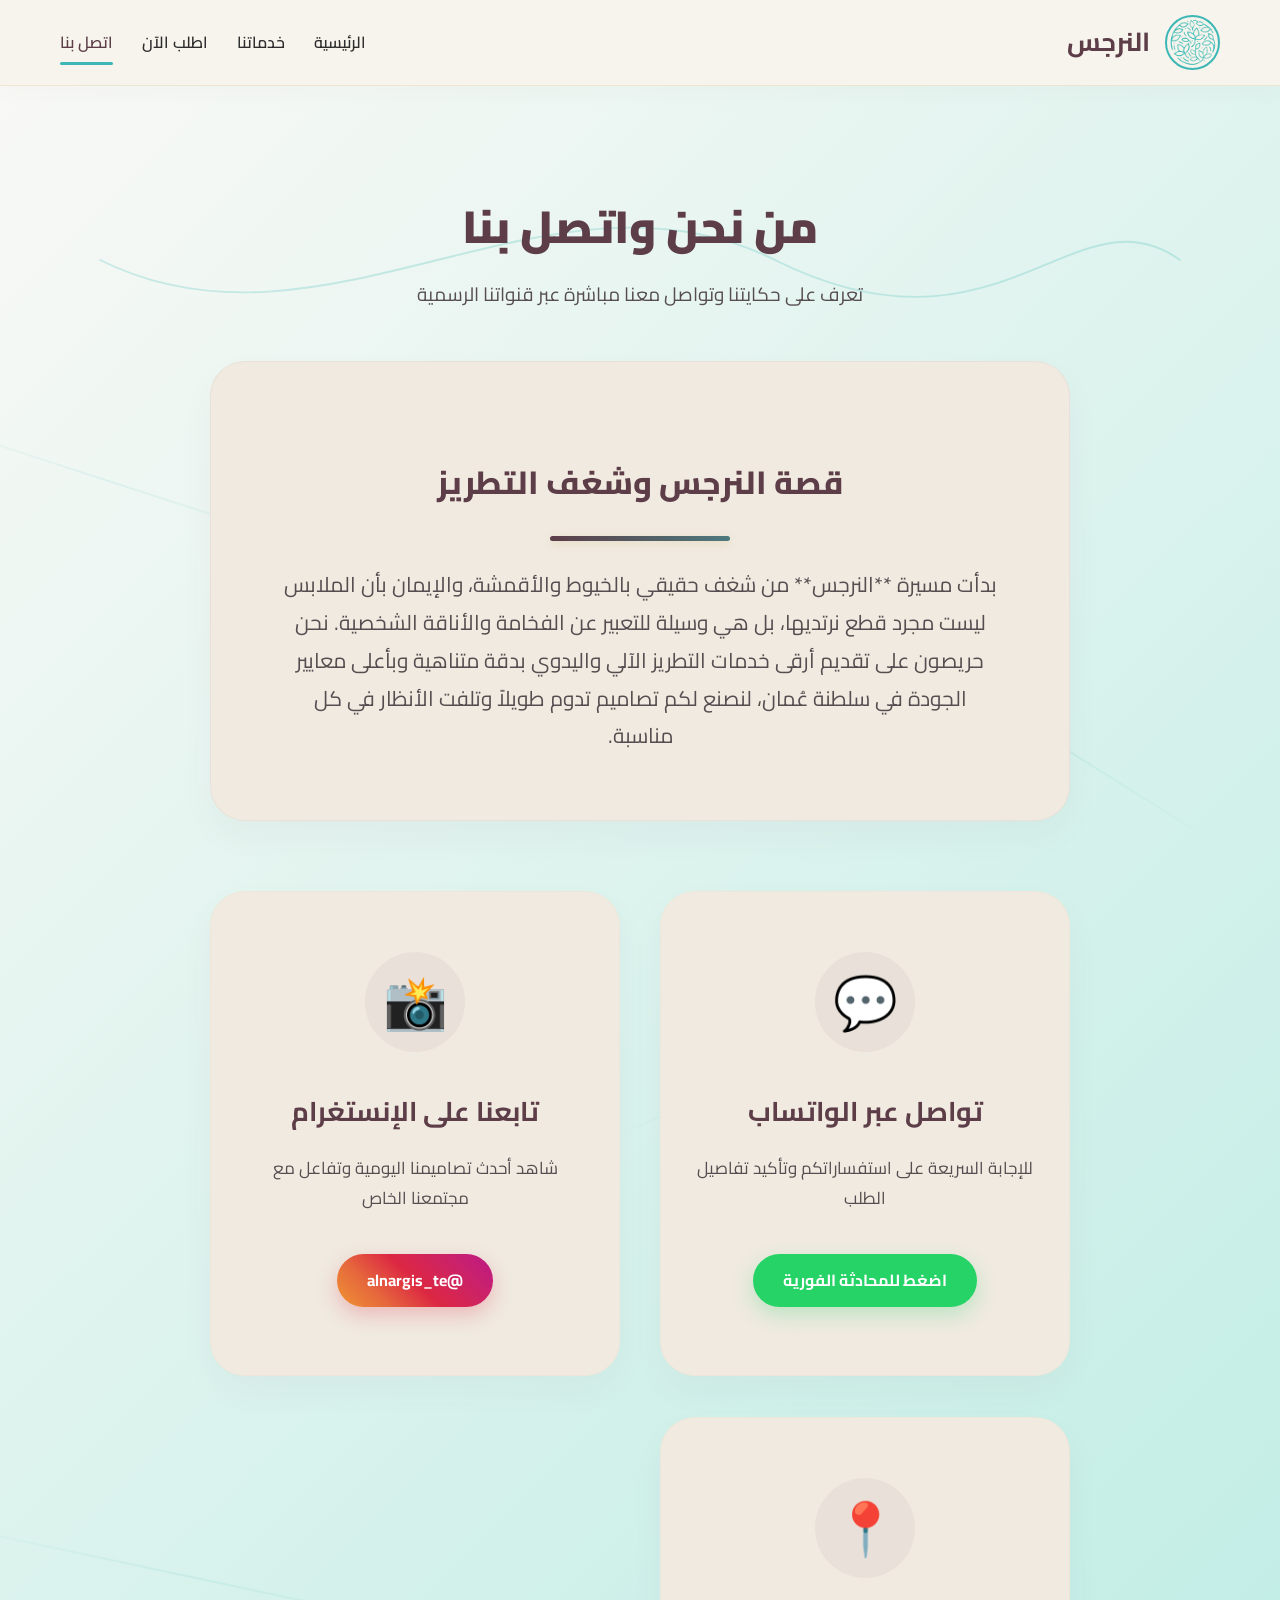
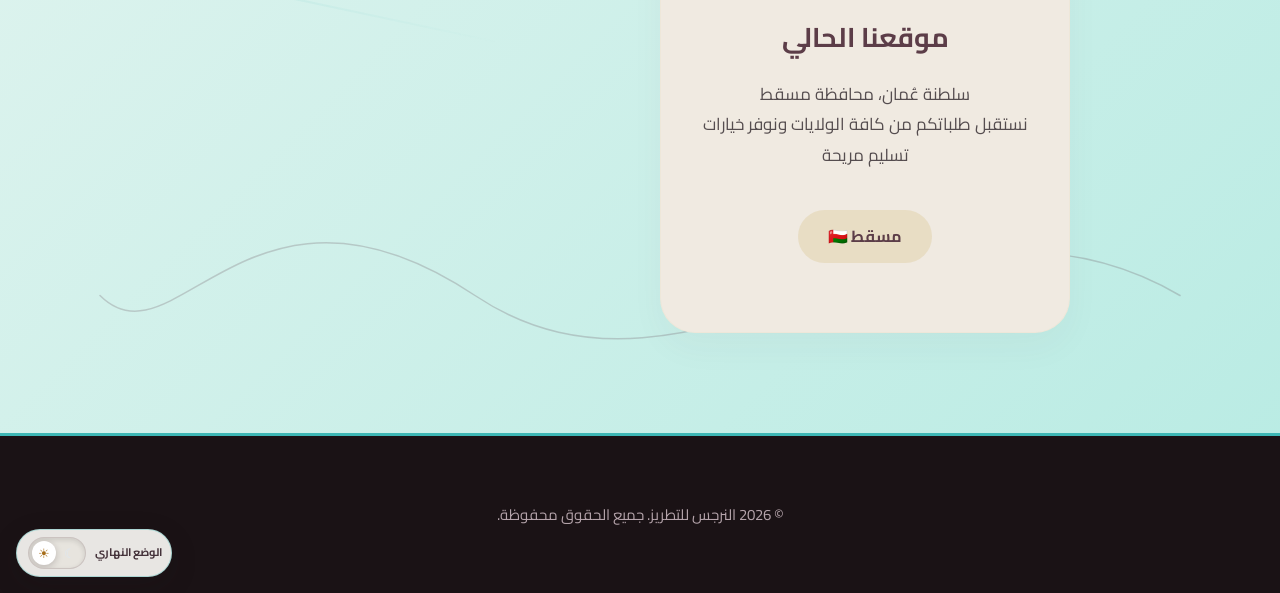
==== contact.html @ d7bed380 "Add files via upload" ====
<!DOCTYPE html>
<html lang="ar" dir="rtl">
<head>
    <meta charset="UTF-8">
    <meta name="viewport" content="width=device-width, initial-scale=1.0">
    <title>من نحن واتصل بنا | النرجس للتطريز</title>
    <!-- استدعاء خط Cairo ليتناسب مع الهوية البصرية الجديدة للموقع -->
    <link rel="preconnect" href="https://fonts.googleapis.com">
    <link rel="preconnect" href="https://fonts.gstatic.com" crossorigin>
    <link href="https://fonts.googleapis.com/css2?family=Cairo:wght=300;400;600;700;900&display=swap" rel="stylesheet">
    
    <style>
        /* الألوان والهوية البصرية الدافئة والمريحة للعين المتطابقة مع index.html */
        :root {
            --primary-color: #5c3d48; /* العنابي الملكي للمطرزات */
            --accent-color: #3DB7B5;  /* الذهبي الدافئ المريح */
            --bg-color: #FAF9F6;      /* درجة كريمية دافئة جداً وناعمة للعين */
            --card-bg: #f0eae1;       /* درجة دافئة للبطاقات والقوائم بدلاً من الأبيض الصريح */
            --card-hover: #e8e1d5;    /* إضافة تعريف لون التمرير لمنع الأخطاء البرمجية */
            --text-dark: #2d2d2d;     /* رمادي داكن ناعم للنصوص */
            --text-muted: #554d4f;    /* لون مريح للقراءة الطويلة */
            --shadow: 0 15px 35px rgba(92, 61, 72, 0.04);
            --transition: cubic-bezier(0.34, 1.56, 0.64, 1);
        }

        body {
            font-family: 'Cairo', 'Segoe UI', sans-serif;
            background: linear-gradient(135deg, #FAF9F6 0%, #B7EBE3 100%);
            background-color: var(--bg-color);
            color: var(--text-dark);
            margin: 0;
            padding: 0;
            line-height: 1.8;
            overflow-x: clip;
            position: relative;
            perspective: 1000px;
        }

        /* 🧵 تأثير الخيوط الحية ثلاثية الأبعاد العائمة في الخلفية (متطابقة مع index.html) */
        .bg-threads-3d {
            position: fixed;
            top: 0;
            left: 0;
            width: 100%;
            height: 100%;
            pointer-events: none;
            z-index: 0;
            transform-style: preserve-3d;
        }

        .thread-3d {
            position: absolute;
            width: 100%;
            max-width: 100%;
            height: 300px;
            fill: none;
            stroke-linecap: round;
        }

        .t-gold {
            top: 5%;
            left: 0;
            stroke: rgba(61, 183, 181, 0.24); /* RGB ذهبي دافئ مع شفافية */
            stroke-width: 2.5;
            animation: weave3D-Gold 25s infinite ease-in-out alternate;
        }

        .t-burgundy {
            bottom: 5%;
            right: 0;
            stroke: rgba(92, 61, 72, 0.22); /* RGB عنابي مع شفافية */
            stroke-width: 2;
            animation: weave3D-Burgundy 30s infinite ease-in-out alternate;
        }

        /* شريط التنقل العلوي الفاخر والمريح */
        header {
            background-color: rgba(247, 244, 237, 0.95); /* مائل للبيج الناعم */
            backdrop-filter: blur(12px);
            box-shadow: 0 4px 25px rgba(92, 61, 72, 0.03);
            position: sticky;
            top: 0;
            z-index: 1000;
            border-bottom: 1px solid rgba(184, 148, 36, 0.15);
        }

        .nav-container {
            max-width: 1200px;
            margin: 0 auto;
            display: flex;
            justify-content: space-between;
            align-items: center;
            padding: 15px 20px;
        }

        .logo-wrapper {
            display: flex;
            align-items: center;
            gap: 15px;
            cursor: pointer;
        }

        .logo-img {
            width: 55px;
            height: 55px;
            border-radius: 50%;
            object-fit: cover;
            border: 2px solid var(--accent-color);
            transition: transform 0.8s var(--transition);
        }

        .logo-wrapper:hover .logo-img {
            transform: rotate(360deg) scale(1.15);
        }

        .logo-text {
            font-size: 26px;
            font-weight: 700;
            color: var(--primary-color);
        }

        nav a {
            color: var(--text-dark);
            text-decoration: none;
            margin-right: 25px;
            font-weight: 600;
            font-size: 16px;
            position: relative;
            transition: color 0.3s ease;
            padding: 8px 0;
            display: inline-block;
        }

        /* ⚡ خطوط ألوان حية ومتحركة تحت أزرار النافبار */
        nav a::after {
            content: '';
            position: absolute;
            bottom: 0;
            left: 0;
            width: 100%;
            height: 3px;
            border-radius: 2px;
            background: linear-gradient(270deg, var(--accent-color), var(--primary-color), #3DB7B5, var(--accent-color));
            background-size: 400% 400%;
            transform: scaleX(0);
            transform-origin: right;
            transition: transform 0.4s var(--transition);
            animation: animateGradientStream 4s infinite linear;
        }

        nav a:hover::after, nav a.active::after {
            transform: scaleX(1);
        }

        nav a:hover, nav a.active {
            color: var(--primary-color);
        }

        /* 📄 رأس الصفحة بتصميم انسيابي */
        .page-header {
            text-align: center;
            padding: 70px 20px 20px 20px;
            position: relative;
            z-index: 1;
        }

        .page-header h1 {
            font-size: 45px;
            color: var(--primary-color);
            font-weight: 900;
            margin-bottom: 10px;
        }

        .page-header p {
            font-size: 19px;
            color: var(--text-muted);
            max-width: 600px;
            margin: 0 auto;
        }

        /* حاوية المحتوى الرئيسي (بيج متناسق) */
        .main-container {
            max-width: 900px;
            margin: 30px auto 100px auto;
            padding: 0 20px;
            position: relative;
            z-index: 1;
        }

        /* قسم من نحن بطاقة بيج دافئة */
        .about-section {
            background-color: var(--card-bg); 
            padding: 65px 45px;
            border-radius: 35px;
            box-shadow: var(--shadow);
            border: 1px solid rgba(92, 61, 72, 0.05); 
            text-align: center;
            margin-bottom: 70px;
            transition: transform 0.5s ease, background-color 0.5s ease;
        }

        .about-section:hover {
            transform: translateY(-5px);
            background-color: var(--card-hover);
        }

        .about-section h2 {
            color: var(--primary-color);
            font-size: 32px;
            font-weight: 800;
            margin-bottom: 10px;
        }

        /* ⚡ فاصل ألوان متحرك وحي تحت العناوين الرئيسية لصفحة "من نحن" */
        .divider {
            width: 180px;
            height: 5px;
            margin: 25px auto;
            border-radius: 10px;
            background: linear-gradient(270deg, var(--primary-color), var(--accent-color), #3DB7B5, var(--primary-color));
            background-size: 600% 600%;
            animation: animateGradientStream 6s infinite linear;
            box-shadow: 0 2px 10px rgba(184, 148, 36, 0.2);
        }

        .about-section p {
            font-size: 21px;
            color: var(--text-muted); 
            max-width: 720px;
            margin: 25px auto 0 auto;
        }

        .about-section p b {
            color: var(--primary-color);
            font-weight: 800;
        }

        /* شبكة بطاقات التواصل */
        .contact-grid {
            display: grid;
            grid-template-columns: repeat(auto-fit, minmax(280px, 1fr));
            gap: 40px;
        }

        /* بطاقات التواصل تفاعلية ودافئة */
        .contact-card {
            background-color: var(--card-bg);
            border-radius: 35px;
            padding: 60px 35px;
            text-align: center;
            box-shadow: var(--shadow);
            border: 1px solid rgba(184, 148, 36, 0.04);
            transition: transform 0.6s var(--transition), box-shadow 0.6s var(--transition), background-color 0.6s var(--transition), border-color 0.6s var(--transition);
            text-decoration: none;
            color: inherit;
            display: block;
            overflow: hidden;
            position: relative;
        }

        .contact-card:hover {
            transform: translateY(-15px) scale(1.02);
            box-shadow: 0 35px 70px rgba(92, 61, 72, 0.1);
            background-color: var(--card-hover); 
            border-color: rgba(184, 148, 36, 0.2);
        }

        /* توهج خفيف على البطاقة عند مرور الفأرة */
        .contact-card::after {
            content: '';
            position: absolute;
            inset: -15px;
            background: radial-gradient(circle at 30% 107%, rgba(184, 148, 36, 0.15) 0%, rgba(92, 61, 72, 0.1) 45%, rgba(184, 148, 36, 0.0) 60%);
            opacity: 0;
            transition: opacity 0.4s ease-in-out;
            pointer-events: none;
        }

        .contact-card:hover::after {
            opacity: 1;
        }

        .icon-box {
            font-size: 52px;
            width: 100px;
            height: 100px;
            line-height: 100px;
            background-color: rgba(92, 61, 72, 0.05);
            border-radius: 50%;
            margin: 0 auto 35px auto;
            transition: transform 0.6s var(--transition), background-color 0.5s var(--transition), color 0.5s var(--transition);
        }

        .contact-card:hover .icon-box {
            background-color: var(--primary-color);
            color: #fff;
            transform: scale(1.15) rotate(-10deg);
        }

        .contact-card h3 {
            font-size: 27px;
            font-weight: 700;
            margin-bottom: 15px;
            color: var(--primary-color);
        }

        .contact-card p {
            color: var(--text-muted);
            font-size: 17px;
            margin-bottom: 40px;
        }

        /* أزرار مخصصة داخل البطاقات متناسقة ومعالجة لتأثير وميض اللمعان */
        .card-btn {
            display: inline-block;
            padding: 12px 30px;
            border-radius: 28px;
            font-weight: 700;
            font-size: 16px;
            transition: all 0.4s var(--transition);
            box-shadow: 0 8px 20px rgba(0, 0, 0, 0.08);
            position: relative; /* ضروري لضبط اتجاه ومكان اللمعان الداخلي */
            overflow: hidden;    /* يقص خط اللمعان الزائد خارج حدود الزر دائرية الشكل */
        }

        /* 💡 طبقة خط اللمعان الأبيض المائل السحري المخفي بداخل الأزرار */
        .card-btn::before {
            content: '';
            position: absolute;
            top: 0;
            left: -150%;
            width: 50%;
            height: 100%;
            background: linear-gradient(to right, rgba(255, 255, 255, 0) 0%, rgba(255, 255, 255, 0.6) 50%, rgba(255, 255, 255, 0) 100%);
            transform: skewX(-25deg);
            pointer-events: none;
        }

        /* تحفيز حركة وميض اللمعان المستمر بمجرد تمرير الفأرة فوق البطاقة الكبيرة */
        .contact-card:hover .card-btn::before {
            animation: shineEffect 1.3s infinite ease-in-out;
        }

        .btn-whatsapp {
            background-color: #25D366;
            color: white;
            box-shadow: 0 8px 20px rgba(37, 211, 102, 0.25);
        }
        .contact-card:hover .btn-whatsapp {
            background-color: #1ebd57;
            transform: scale(1.05);
            /* إضافة تأثير توهج ثلاثي الأبعاد مكثف يشع بلون أخضر الواتساب الرهيب */
            box-shadow: 0 0 20px rgba(37, 211, 102, 0.6), 0 10px 30px rgba(37, 211, 102, 0.4);
        }

        .btn-instagram {
            background: linear-gradient(45deg, #f09433 0%, #e6683c 25%, #dc2743 50%, #cc2366 75%, #bc1888 100%);
            color: white;
            box-shadow: 0 8px 20px rgba(220, 39, 67, 0.25);
        }
        .contact-card:hover .btn-instagram {
            transform: scale(1.05);
            /* إضافة تأثير توهج ثلاثي الأبعاد مكثف يشع بلون أحمر/وردي إنستغرام الرهيب */
            box-shadow: 0 0 20px rgba(220, 39, 67, 0.6), 0 10px 30px rgba(220, 39, 67, 0.4);
        }

        .btn-location {
            background-color: rgba(184, 148, 36, 0.15);
            color: var(--primary-color);
            box-shadow: none;
        }
        .contact-card:hover .btn-location {
            background-color: var(--primary-color);
            color: #fff;
            transform: scale(1.05);
            box-shadow: 0 8px 20px rgba(92, 61, 72, 0.25);
        }

        /* تذييل الصفحة */
        footer {
            background-color: #1a1215;
            color: #b5a4ab;
            text-align: center;
            padding: 50px 20px;
            font-size: 15px;
            border-top: 3px solid var(--accent-color);
            position: relative;
            z-index: 1;
        } 

        /* 🎬 قوانين الحركات ثلاثية الأبعاد (Keyframes المتطابقة مع index.html) */
        
        /* حركة وميض شعاع اللمعان الأبيض للأزرار */
        @keyframes shineEffect {
            0% { left: -150%; }
            50% { left: 150%; }
            100% { left: 150%; }
        }

        /* حركة انسياب الألوان السحرية المستمرة تحت العناوين */
        @keyframes animateGradientStream {
            0% { background-position: 0% 50%; }
            50% { background-position: 100% 50%; }
            100% { background-position: 0% 50%; }
        }

        /* حركة تموج الخيوط ثلاثية الأبعاد (متطابقة مع index.html) */
        @keyframes weave3D-Gold {
            0% {
                transform: translate3d(0, 0, -100px) rotateX(10deg) rotateY(5deg);
                stroke-dashoffset: 0;
            }
            50% {
                transform: translate3d(20px, 30px, 50px) rotateX(-5deg) rotateY(15deg);
            }
            100% {
                transform: translate3d(-10px, -20px, -50px) rotateX(5deg) rotateY(-10deg);
                stroke-dashoffset: -300;
            }
        }

        @keyframes weave3D-Burgundy {
            0% {
                transform: translate3d(0, 0, -50px) rotateX(-10deg) rotateY(-10deg);
                stroke-dashoffset: 0;
            }
            50% {
                transform: translate3d(-20px, -40px, 80px) rotateX(15deg) rotateY(5deg);
            }
            100% {
                transform: translate3d(15px, 20px, -120px) rotateX(-5deg) rotateY(10deg);
                stroke-dashoffset: 300;
            }
        }

        @media (max-width: 768px) {
            .nav-container { flex-direction: column; gap: 15px; padding: 15px; }
            nav { display: flex; justify-content: center; flex-wrap: wrap; gap: 12px; }
            nav a { margin: 0 5px; font-size: 14px; }
            .about-section { padding: 45px 25px; }
            .contact-card { padding: 45px 20px; }
            .bg-threads-3d { opacity: 0.15; } /* تقليل الشفافية في الهواتف لراحة العين */
        } 
    </style>
<link rel="icon" type="image/png" href="lo.png">

<style id="thread-motion">
.thread-motion{position:fixed;inset:0;pointer-events:none;z-index:0;overflow:hidden;opacity:.38;}
.thread-motion span{position:absolute;width:42vw;height:2px;background:linear-gradient(90deg,transparent,rgba(61,183,181,.28),transparent);border-radius:999px;transform-origin:center;animation:threadDrift 14s ease-in-out infinite;}
.thread-motion span:nth-child(1){top:22%;left:-12%;transform:rotate(18deg);animation-delay:-2s;}
.thread-motion span:nth-child(2){top:48%;left:45%;width:35vw;transform:rotate(-24deg);animation-delay:-7s;}
.thread-motion span:nth-child(3){top:72%;left:-8%;width:48vw;transform:rotate(12deg);animation-delay:-10s;}
.thread-motion span:nth-child(4){top:34%;left:68%;width:30vw;transform:rotate(32deg);animation-delay:-5s;}
@keyframes threadDrift{0%,100%{translate:0 0;scale:1;opacity:.55;}50%{translate:18px -10px;scale:1.04;opacity:1;}}
@media (prefers-reduced-motion:reduce){.thread-motion span{animation:none;}}
@media (max-width:600px){.thread-motion{opacity:.22}.thread-motion span{width:70vw}.thread-motion span:nth-child(2){left:35%;width:55vw}.thread-motion span:nth-child(4){left:55%;width:45vw;}}
</style>

<style id="mobile-experience-improvements">
/* قواعد عامة لتحسين الاستخدام على الهاتف دون تغيير تصميم الكمبيوتر */
html{max-width:100%;overflow-x:clip;-webkit-text-size-adjust:100%}
body{max-width:100%;overflow-x:clip}
img,video,svg,iframe{max-width:100%}
*,*::before,*::after{box-sizing:border-box}
@media(max-width:768px){
 header{position:sticky!important;top:0!important;z-index:1000!important;width:100%;}
 .nav-container{width:100%!important;max-width:100%!important;display:flex!important;flex-direction:column!important;align-items:center!important;justify-content:center!important;gap:6px!important;padding:9px 12px!important;}
 .logo-wrapper{display:flex!important;align-items:center!important;justify-content:center!important;gap:9px!important;}
 .logo-img{width:42px!important;height:42px!important;}
 .logo-text{font-size:21px!important;line-height:1.4!important;white-space:nowrap;}
 .nav-container nav,header nav{width:100%!important;display:flex!important;flex-wrap:wrap!important;align-items:center!important;justify-content:center!important;gap:3px 14px!important;}
 .nav-container nav a,header nav a{margin:0!important;padding:6px 1px!important;font-size:12px!important;line-height:1.5!important;white-space:nowrap;}
 .hero{min-height:58vh!important;padding:54px 12px!important;}
 .hero-content{width:100%!important;max-width:760px!important;padding:27px 17px!important;border-radius:22px!important;}
 .hero h1{font-size:clamp(25px,7vw,34px)!important;line-height:1.45!important;}
 .hero p{font-size:15px!important;line-height:1.8!important;}
 .about-brief,.services-preview,.services-container,.main-container{width:calc(100% - 24px)!important;max-width:100%!important;margin-left:auto!important;margin-right:auto!important;}
 .about-brief{padding:30px 17px!important;margin-top:35px!important;margin-bottom:35px!important;border-radius:22px!important;}
 .about-brief h2,.services-preview h2{font-size:clamp(24px,6.5vw,32px)!important;line-height:1.45!important;margin-bottom:20px!important;}
 .about-brief p{font-size:15px!important;line-height:1.9!important;}
 .services-preview{margin-top:45px!important;margin-bottom:45px!important;padding:0!important;}
 .services-grid,.service-grid,.contact-grid,.cards-grid{grid-template-columns:minmax(0,1fr)!important;gap:16px!important;}
 .service-card,.detailed-service-card,.contact-card,.about-section{width:100%!important;max-width:100%!important;min-width:0!important;padding:24px 16px!important;border-radius:22px!important;}
 .service-card h3,.detailed-service-card h2,.contact-card h2{font-size:21px!important;line-height:1.55!important;}
 .service-card p,.detailed-service-card p,.contact-card p,.about-section p{font-size:14px!important;line-height:1.9!important;overflow-wrap:anywhere;}
 .page-header{padding:28px 14px!important;margin:0 auto 20px!important;}
 .page-header h1{font-size:clamp(25px,7vw,32px)!important;line-height:1.5!important;}
 .page-header p{font-size:14px!important;line-height:1.8!important;}
 .btn-main,.btn-order-service,.btn-back,.btn-location{max-width:100%;min-height:44px;padding:12px 20px!important;font-size:14px!important;white-space:normal!important;line-height:1.6!important;}
 footer{padding:25px 14px!important;font-size:12px!important;line-height:1.8!important;}
 .thank-you-card{width:calc(100% - 28px)!important;max-width:620px!important;margin:18px auto!important;padding:30px 18px!important;border-radius:22px!important;}
 .thank-you-card h1{font-size:clamp(23px,6vw,30px)!important;line-height:1.5!important;}
 .thank-you-card p{font-size:14px!important;line-height:1.9!important;}
}
@media(max-width:380px){
 .nav-container{padding:8px 7px!important}.nav-container nav,header nav{gap:3px 9px!important}.nav-container nav a,header nav a{font-size:11px!important;}
 .hero{min-height:54vh!important;padding:38px 9px!important}.hero-content{padding:22px 13px!important;}
 .about-brief,.services-preview,.services-container,.main-container{width:calc(100% - 16px)!important;}
 .about-brief,.service-card,.detailed-service-card,.contact-card,.about-section{padding:21px 13px!important;}
 .thank-you-card{width:calc(100% - 18px)!important;padding:25px 13px!important;}
}
@media(hover:none){.service-card:hover,.contact-card:hover,.btn-main:hover,.btn-order-service:hover,.btn-back:hover{transform:none!important;}}
@media(prefers-reduced-motion:reduce){html{scroll-behavior:auto!important}*,*::before,*::after{animation:none!important;transition:none!important;}}
</style>

<style id="alnarjis-smooth-motion">
/* طبقة حركة موحّدة: انتقالات ناعمة ومتزنة على جميع صفحات الموقع */
:root { --motion-ease: cubic-bezier(.22,.72,.22,1); --motion-fast: 220ms; --motion-medium: 420ms; }
html { scroll-behavior: smooth; scroll-padding-top: 5rem; }
body { -webkit-font-smoothing: antialiased; text-rendering: optimizeLegibility; }
a, button, input, select, textarea, .service-card, .detailed-service-card,
.contact-card, .choice, .color-card, .upload, .review-card, .cost-card,
.btn, [class*="btn-"] {
  transition-property: color, background-color, border-color, box-shadow, opacity, transform, filter;
  transition-duration: var(--motion-fast);
  transition-timing-function: var(--motion-ease);
}
a { -webkit-tap-highlight-color: transparent; }
button, .btn, [class*="btn-"] { transform: translateZ(0); }
button:active, .btn:active, [class*="btn-"]:active { transform: translateY(1px) scale(.985); }
:where(a, button, input, select, textarea, [tabindex]):focus-visible {
  outline: 3px solid color-mix(in srgb, var(--accent-color, var(--teal, #3DB7B5)) 58%, transparent);
  outline-offset: 3px;
}
:where(input, select, textarea) { transition: border-color 220ms var(--motion-ease), box-shadow 220ms var(--motion-ease), background-color 220ms var(--motion-ease); }
:where(input, select, textarea):focus { box-shadow: 0 0 0 4px color-mix(in srgb, var(--accent-color, var(--teal, #3DB7B5)) 14%, transparent); }
img, video { max-width: 100%; }
@media (hover:hover) and (pointer:fine) {
  .service-card:hover, .detailed-service-card:hover, .contact-card:hover,
  .review-card:hover, .cost-card:hover { transform: translateY(-4px); }
  .choice:hover, .color-card:hover, .upload:hover { transform: translateY(-2px); }
  a:not(.btn):not([class*="btn-"]):hover { color: var(--accent-color, var(--teal, #2f9692)); }
}
/* انتقال خفيف بين الصفحات في المتصفحات الداعمة */
@view-transition { navigation: auto; }
::view-transition-old(root) { animation: narjis-page-out 180ms ease both; }
::view-transition-new(root) { animation: narjis-page-in 360ms var(--motion-ease) both; }
@keyframes narjis-page-out { to { opacity: .94; } }
@keyframes narjis-page-in { from { opacity: .86; transform: translateY(5px); } to { opacity: 1; transform: translateY(0); } }
/* شريط تقدّم رفيع أثناء التمرير */
#narjis-scroll-progress { position: fixed; inset: 0 auto auto 0; width: 0%; height: 3px; z-index: 10000; pointer-events: none; background: linear-gradient(90deg, var(--accent-color, var(--teal, #2f9692)), #75d4cc); box-shadow: 0 1px 6px rgba(47,150,146,.18); transform: translateZ(0); }
/* ظهور العناصر عند دخولها الشاشة؛ لا تُخفى العناصر إلا بعد تفعيل جافاسكربت بنجاح */
.motion-enhanced .motion-reveal { opacity: 0; transform: translate3d(0, 16px, 0); transition: opacity 560ms var(--motion-ease), transform 560ms var(--motion-ease); transition-delay: var(--reveal-delay, 0ms); will-change: opacity, transform; }
.motion-enhanced .motion-reveal.is-visible { opacity: 1; transform: translate3d(0,0,0); }
/* سلاسة الخطوات داخل نموذج الطلب من دون التأثير على إظهار/إخفاء الخطوات */
.order-page .choice, .order-page .color-card, .order-page .step,
body:has(.form-step) .choice, body:has(.form-step) .color-card, body:has(.form-step) .step {
  transition: background-color 240ms var(--motion-ease), border-color 240ms var(--motion-ease), color 240ms var(--motion-ease), box-shadow 240ms var(--motion-ease), transform 240ms var(--motion-ease);
}
@media (prefers-reduced-motion: reduce) {
  html { scroll-behavior: auto !important; }
  *, *::before, *::after { scroll-behavior: auto !important; animation-duration: .01ms !important; animation-iteration-count: 1 !important; transition-duration: .01ms !important; transition-delay: 0ms !important; }
  #narjis-scroll-progress { display: none; }
  .motion-enhanced .motion-reveal { opacity: 1 !important; transform: none !important; }
}
</style>
<style id="alnarjis-theme-styles">
:root{color-scheme:light;}
html[data-theme="dark"]{color-scheme:dark;--primary-color:#d5a8b9;--accent-color:#55d2cb;--bg-color:#111619;--card-bg:#1b252a;--card-hover:#26363b;--text-dark:#f3edf0;--text-muted:#c7b8bf;--shadow:0 16px 40px rgba(0,0,0,.22);--wine:#d5a8b9;--teal:#55d2cb;--mint:#11191c;--line:#30494b;--ink:#f4edf0;--muted:#aebdc1;}
html.theme-animating *,html.theme-animating *::before,html.theme-animating *::after{transition-property:color,background-color,border-color,box-shadow,fill,stroke !important;transition-duration:.58s !important;transition-timing-function:cubic-bezier(.22,1,.36,1) !important;}
/* Keep theme-switch transforms animating smoothly; do not let the global color fade override them. */
html.theme-animating .theme-toggle,html.theme-animating .theme-thumb,html.theme-animating .theme-icon,html.theme-animating .welcome-switch,html.theme-animating .welcome-switch-thumb{transition-property:transform,background-color,border-color,opacity,box-shadow !important;transition-duration:.62s !important;transition-timing-function:cubic-bezier(.22,1,.36,1) !important;will-change:transform,background-color;}
body{transition:background-color .58s cubic-bezier(.22,1,.36,1),color .45s ease;}
.theme-control{position:fixed;left:16px;bottom:16px;z-index:100000;display:flex;align-items:center;gap:9px;padding:7px 9px 7px 11px;border:1px solid rgba(61,183,181,.35);border-radius:999px;background:rgba(250,249,246,.92);color:#44323a;box-shadow:0 8px 28px rgba(35,25,30,.15);backdrop-filter:blur(14px);-webkit-backdrop-filter:blur(14px);font-family:Cairo,Arial,sans-serif;direction:rtl;}
.theme-label{font-size:11px;font-weight:700;white-space:nowrap;user-select:none;min-width:52px;text-align:center;}
.theme-toggle{position:relative;direction:ltr;display:inline-block;flex:0 0 auto;width:58px;height:32px;padding:0;border:1px solid rgba(92,61,72,.2);border-radius:999px;background:#e7e4de;cursor:pointer;box-shadow:inset 0 2px 5px rgba(25,20,20,.13);overflow:hidden;touch-action:manipulation;-webkit-tap-highlight-color:transparent;transition:background-color .5s cubic-bezier(.22,1,.36,1),border-color .5s ease,transform .25s ease;}
.theme-toggle:hover{transform:scale(1.04)}.theme-toggle:active{transform:scale(.96)}.theme-toggle:focus-visible{outline:3px solid #3DB7B5;outline-offset:3px;}
.theme-thumb{position:absolute;top:3px;left:3px;width:24px;height:24px;border-radius:50%;background:#fff;box-shadow:0 2px 7px rgba(30,20,24,.22);transition:transform .62s cubic-bezier(.22,1,.36,1),background-color .45s ease;}
.theme-icon{position:absolute;top:50%;z-index:1;transform:translateY(-50%);font-size:13px;line-height:1;pointer-events:none;transition:opacity .3s ease,transform .55s cubic-bezier(.22,1,.36,1);}.theme-icon.sun{left:9px;color:#a66d19}.theme-icon.moon{right:9px;color:#d7eaff;opacity:.55}
html[data-theme="dark"] .theme-control{background:rgba(24,31,35,.94);color:#f3edf0;border-color:rgba(85,210,203,.42);box-shadow:0 8px 30px rgba(0,0,0,.38)}
html[data-theme="dark"] .theme-toggle{background:#287e7c;border-color:#55d2cb}.theme-toggle[aria-checked="true"] .theme-thumb{transform:translateX(26px);background:#f5f7ff}.theme-toggle[aria-checked="true"] .sun{opacity:.45;transform:translateY(-50%) rotate(-35deg) scale(.8)}.theme-toggle[aria-checked="true"] .moon{opacity:1;transform:translateY(-50%) rotate(0) scale(1.05)}
html[data-theme="dark"] body{background:#101518 !important;color:#f3edf0 !important;}
html[data-theme="dark"] header{background:rgba(18,24,28,.93) !important;border-color:rgba(85,210,203,.28) !important;box-shadow:0 6px 24px rgba(0,0,0,.24) !important;}
html[data-theme="dark"] header nav a,html[data-theme="dark"] .nav-container nav a{color:#d6cbd0 !important;}
html[data-theme="dark"] header nav a.active,html[data-theme="dark"] .nav-container nav a.active{color:#65ddd5 !important;border-color:#55d2cb !important;}
html[data-theme="dark"] .logo-text,html[data-theme="dark"] .logo-text span{color:#e5bdcc !important;}
html[data-theme="dark"] .page-header,html[data-theme="dark"] .about-brief,html[data-theme="dark"] .about-section,html[data-theme="dark"] .service-card,html[data-theme="dark"] .detailed-service-card,html[data-theme="dark"] .contact-card,html[data-theme="dark"] .icon-box,html[data-theme="dark"] .thank-you-card,html[data-theme="dark"] .panel,html[data-theme="dark"] .form-step,html[data-theme="dark"] .review-card,html[data-theme="dark"] .review-grid,html[data-theme="dark"] .cost-card,html[data-theme="dark"] .color-card,html[data-theme="dark"] .upload,html[data-theme="dark"] .choice,html[data-theme="dark"] .field input,html[data-theme="dark"] .field textarea,html[data-theme="dark"] .field select,html[data-theme="dark"] .two>*,html[data-theme="dark"] .contact-grid,html[data-theme="dark"] .main-container,html[data-theme="dark"] .services-container{background-color:#192226 !important;color:#f0e8ec !important;border-color:#30464b !important;}
html[data-theme="dark"] .service-card:hover,html[data-theme="dark"] .detailed-service-card:hover,html[data-theme="dark"] .contact-card:hover{background-color:#202e33 !important;}
html[data-theme="dark"] input,html[data-theme="dark"] textarea,html[data-theme="dark"] select{background:#151d21 !important;color:#f4edf0 !important;border-color:#42545a !important;}
html[data-theme="dark"] input::placeholder,html[data-theme="dark"] textarea::placeholder{color:#9daab0 !important;opacity:1;}
html[data-theme="dark"] option{background:#172126;color:#f4edf0;}
html[data-theme="dark"] h1,html[data-theme="dark"] h2,html[data-theme="dark"] h3,html[data-theme="dark"] h4,html[data-theme="dark"] .page-header p,html[data-theme="dark"] .intro p,html[data-theme="dark"] .field-label,html[data-theme="dark"] .panel-head,html[data-theme="dark"] .review-row,html[data-theme="dark"] .step,html[data-theme="dark"] .service-title-wrapper,html[data-theme="dark"] .features-list,html[data-theme="dark"] .about-section p,html[data-theme="dark"] .contact-card p,html[data-theme="dark"] .thank-you-card p{color:#f0e7eb !important;}
html[data-theme="dark"] p,html[data-theme="dark"] li,html[data-theme="dark"] label,html[data-theme="dark"] small,html[data-theme="dark"] .muted,html[data-theme="dark"] .text-muted{color:#c6b9bf;}
html[data-theme="dark"] .hero::after{background:linear-gradient(180deg,rgba(10,13,16,.15),rgba(10,13,16,.68)) !important;}
html[data-theme="dark"] .thread-motion,html[data-theme="dark"] .bg-threads-3d{opacity:.32;}
html[data-theme="dark"] footer{background:#0b0e10 !important;color:#bdb0b7 !important;border-color:#55d2cb !important;}
html[data-theme="dark"] .btn,html[data-theme="dark"] .btn-main,html[data-theme="dark"] .btn-secondary,html[data-theme="dark"] .btn-order-service,html[data-theme="dark"] .btn-back,html[data-theme="dark"] .btn-instagram,html[data-theme="dark"] .btn-location,html[data-theme="dark"] .btn-whatsapp{color:#fff !important;}
html[data-theme="dark"] .selected,html[data-theme="dark"] .choice.selected{background:#5c3d48 !important;border-color:#d5a8b9 !important;color:#fff !important;}
@media(max-width:600px){.theme-control{left:10px;bottom:calc(10px + env(safe-area-inset-bottom));gap:6px;padding:6px 7px 6px 9px;}.theme-label{font-size:10px;min-width:42px}.theme-toggle{width:54px;height:30px}.theme-thumb{width:22px;height:22px;top:3px}.theme-toggle[aria-checked="true"] .theme-thumb{transform:translateX(24px)}.theme-icon.sun{left:8px}.theme-icon.moon{right:8px}}
@media(prefers-reduced-motion:reduce){.theme-toggle,.theme-thumb,.theme-icon{transition-duration:.12s !important}.theme-control{scroll-behavior:auto}}

/* شاشة الترحيب واختيار المظهر لأول زيارة */
.theme-welcome[hidden]{display:none!important}
.theme-welcome{position:fixed;inset:0;z-index:1000000;display:grid;place-items:center;padding:22px;background:radial-gradient(ellipse at 18% 12%,rgba(61,183,181,.2),transparent 38%),radial-gradient(ellipse at 86% 90%,rgba(92,61,72,.19),transparent 42%),rgba(16,20,23,.74);backdrop-filter:blur(20px);-webkit-backdrop-filter:blur(20px);opacity:1;visibility:visible;transition:opacity .55s cubic-bezier(.22,1,.36,1),visibility .55s;direction:rtl;overflow-y:auto}
.theme-welcome.is-closing{opacity:0;visibility:hidden;pointer-events:none}
.theme-welcome-card{position:relative;width:min(100%,560px);margin:auto;overflow:hidden;border-radius:30px;padding:clamp(24px,5vw,42px);text-align:center;background:linear-gradient(145deg,rgba(255,255,255,.97),rgba(242,249,247,.96));border:1px solid rgba(61,183,181,.38);box-shadow:0 32px 90px rgba(0,0,0,.28),inset 0 1px 0 rgba(255,255,255,.9);color:#48353d;transform:translateY(0) scale(1);transition:background .5s,color .5s,transform .6s cubic-bezier(.22,1,.36,1),border-color .5s}
.theme-welcome-card:before{content:"";position:absolute;top:0;right:12%;left:12%;height:3px;border-radius:0 0 10px 10px;background:linear-gradient(90deg,#5c3d48,#3db7b5,#5c3d48)}
.theme-welcome-brand{display:flex;align-items:center;justify-content:center;gap:12px;margin:0 auto 18px}
.theme-welcome-logo{width:58px;height:58px;object-fit:cover;border-radius:50%;border:2px solid #3db7b5;box-shadow:0 5px 18px rgba(61,183,181,.22)}
.theme-welcome-brand-name{font-family:Cairo,'Segoe UI',sans-serif;font-weight:900;font-size:clamp(18px,4vw,23px);color:#5c3d48;line-height:1.35}
.theme-welcome-eyebrow{display:inline-flex;align-items:center;gap:7px;padding:5px 12px;border:1px solid rgba(61,183,181,.28);border-radius:999px;color:#237f7e;background:rgba(61,183,181,.09);font-size:12px;font-weight:800;margin-bottom:11px}
.theme-welcome-title{margin:0 0 8px;font-family:Cairo,'Segoe UI',sans-serif;font-size:clamp(24px,5vw,34px);font-weight:900;line-height:1.45;color:#5c3d48}
.theme-welcome-description{margin:0 auto 25px;max-width:410px;color:#70636a;font-size:14px;line-height:1.9}
.theme-welcome-options{display:grid;grid-template-columns:1fr 1fr;gap:12px;margin:0 0 20px;text-align:right}
.theme-welcome-option{position:relative;min-height:132px;padding:16px 15px 14px;border:1.5px solid #e5e3e1;border-radius:19px;background:rgba(255,255,255,.78);color:#5c3d48;text-align:right;cursor:pointer;font:inherit;transition:transform .35s cubic-bezier(.22,1,.36,1),border-color .35s,background .35s,box-shadow .35s;touch-action:manipulation;-webkit-tap-highlight-color:transparent}
.theme-welcome-option:hover{transform:translateY(-3px);box-shadow:0 12px 24px rgba(92,61,72,.09)}
.theme-welcome-option:focus-visible,.theme-welcome-continue:focus-visible,.welcome-switch:focus-visible{outline:3px solid #3db7b5;outline-offset:3px}
.theme-welcome-option[aria-pressed="true"]{border-color:#3db7b5;background:linear-gradient(145deg,rgba(61,183,181,.13),rgba(255,255,255,.95));box-shadow:0 0 0 3px rgba(61,183,181,.1),0 12px 26px rgba(61,183,181,.08)}
.theme-welcome-option[aria-pressed="true"]:after{content:"✓";position:absolute;top:10px;left:10px;width:22px;height:22px;display:grid;place-items:center;border-radius:50%;background:#3db7b5;color:#fff;font-size:13px;font-weight:900}
.theme-mode-emoji{display:flex;align-items:center;justify-content:center;width:45px;height:45px;margin-bottom:11px;border-radius:14px;font-size:23px;box-shadow:inset 0 1px 0 rgba(255,255,255,.55)}
.theme-mode-emoji.day{background:linear-gradient(145deg,#fff1c5,#ffdf83)}.theme-mode-emoji.night{background:linear-gradient(145deg,#263b53,#172333);color:#e5edff}
.theme-mode-name{display:block;font-weight:900;font-size:15px;margin-bottom:3px}.theme-mode-note{display:block;color:#81747b;font-size:11px;line-height:1.6}
.theme-welcome-switchrow{display:flex;align-items:center;justify-content:center;gap:12px;padding:12px 14px;margin-bottom:20px;border:1px solid rgba(92,61,72,.1);border-radius:16px;background:rgba(255,255,255,.56)}
.theme-welcome-switchlabel{font-size:12px;font-weight:800;color:#74666c}
.welcome-switch{position:relative;direction:ltr;display:inline-flex;align-items:center;flex:0 0 auto;width:68px;height:37px;padding:0;border:1px solid rgba(92,61,72,.18);border-radius:999px;background:linear-gradient(100deg,#f5d989,#f4e5b7);cursor:pointer;box-shadow:inset 0 2px 5px rgba(25,20,20,.12);overflow:hidden;touch-action:manipulation;-webkit-tap-highlight-color:transparent;transition:background .6s cubic-bezier(.22,1,.36,1),border-color .45s,transform .25s}
.welcome-switch:active{transform:scale(.96)}
.welcome-switch-thumb{position:absolute;left:4px;top:3px;width:29px;height:29px;border-radius:50%;display:grid;place-items:center;background:#fff;box-shadow:0 3px 8px rgba(30,20,24,.22);font-size:15px;transition:transform .62s cubic-bezier(.22,1,.36,1),background .45s}
.welcome-switch[aria-checked="true"]{background:linear-gradient(100deg,#2e757c,#202d45);border-color:#4fbeb7}
.welcome-switch[aria-checked="true"] .welcome-switch-thumb{transform:translateX(30px);background:#e9f7ff}
.theme-welcome-continue{display:flex;align-items:center;justify-content:center;gap:10px;width:100%;min-height:51px;padding:12px 20px;border:0;border-radius:15px;background:linear-gradient(105deg,#5c3d48,#744f5c 45%,#269a98);color:#fff;font-family:Cairo,'Segoe UI',sans-serif;font-size:15px;font-weight:900;cursor:pointer;box-shadow:0 10px 22px rgba(46,125,124,.22);transition:transform .35s cubic-bezier(.22,1,.36,1),box-shadow .35s,filter .35s}
.theme-welcome-continue:hover{transform:translateY(-2px);box-shadow:0 15px 28px rgba(46,125,124,.3);filter:saturate(1.08)}
.theme-welcome-foot{font-size:11px;color:#897d83;margin:13px 0 0;line-height:1.7}
html[data-theme="dark"] .theme-welcome-card{background:linear-gradient(145deg,rgba(29,38,43,.98),rgba(17,24,29,.98));border-color:rgba(85,210,203,.38);color:#f3edf0;box-shadow:0 32px 90px rgba(0,0,0,.5),inset 0 1px 0 rgba(255,255,255,.05)}
html[data-theme="dark"] .theme-welcome-brand-name,html[data-theme="dark"] .theme-welcome-title{color:#f1dbe3}
html[data-theme="dark"] .theme-welcome-description,html[data-theme="dark"] .theme-welcome-foot,html[data-theme="dark"] .theme-welcome-switchlabel{color:#b7c0c3}
html[data-theme="dark"] .theme-welcome-eyebrow{color:#81e7df;background:rgba(85,210,203,.1);border-color:rgba(85,210,203,.3)}
html[data-theme="dark"] .theme-welcome-option{background:rgba(255,255,255,.035);border-color:#39494f;color:#f3edf0}
html[data-theme="dark"] .theme-welcome-option[aria-pressed="true"]{background:rgba(85,210,203,.13);border-color:#55d2cb}
html[data-theme="dark"] .theme-mode-note{color:#b6bdc1}
html[data-theme="dark"] .theme-welcome-switchrow{background:rgba(0,0,0,.12);border-color:rgba(255,255,255,.08)}
html.theme-welcome-lock,body.theme-welcome-open{overflow:hidden!important;overscroll-behavior:none}
@media(max-width:480px){.theme-welcome{padding:13px;align-items:center}.theme-welcome-card{padding:27px 18px 22px;border-radius:23px}.theme-welcome-brand{margin-bottom:15px}.theme-welcome-logo{width:48px;height:48px}.theme-welcome-description{font-size:13px;margin-bottom:20px}.theme-welcome-options{gap:9px}.theme-welcome-option{min-height:123px;padding:13px 11px}.theme-mode-emoji{width:39px;height:39px;margin-bottom:9px}.theme-mode-name{font-size:14px}.theme-mode-note{font-size:10px}.theme-welcome-switchrow{margin-bottom:16px}.theme-welcome-continue{min-height:49px}}
@media(prefers-reduced-motion:reduce){.theme-welcome,.theme-welcome-card,.theme-welcome-option,.welcome-switch,.welcome-switch-thumb,.theme-welcome-continue{transition-duration:.01ms!important;animation:none!important}}


/* تثبيت شاشة الترحيب ومنع ظهور الضباب وحده */
#theme-welcome[hidden]{display:none!important}
#theme-welcome:not([hidden]){display:grid!important;position:fixed!important;inset:0!important;z-index:2147483000!important;place-items:center!important;pointer-events:auto!important;}
#theme-welcome:not([hidden]) > #theme-welcome-card{display:block!important;position:relative!important;z-index:1!important;visibility:visible!important;opacity:1!important;flex:none!important;width:min(100%,560px)!important;max-height:calc(100dvh - 32px)!important;overflow-y:auto!important;margin:auto!important;box-sizing:border-box!important;}
#theme-welcome:not([hidden]) > #theme-welcome-card *{visibility:visible;}
#theme-welcome:not([hidden]).is-closing{pointer-events:none!important;}
@media(max-width:480px){#theme-welcome:not([hidden]){padding:12px!important}#theme-welcome:not([hidden]) > #theme-welcome-card{width:min(100%,560px)!important;max-height:calc(100dvh - 24px)!important;padding:24px 16px 20px!important;border-radius:22px!important}}

</style>
<script id="alnarjis-theme-init">
(function(){try{var saved=localStorage.getItem('alnarjis-theme');if(saved==='dark'||saved==='light'){document.documentElement.setAttribute('data-theme',saved);}else{document.documentElement.setAttribute('data-theme','light');}}catch(e){document.documentElement.setAttribute('data-theme','light');}})();
</script>

<style id="alnarjis-theme-final-polish">
/* ضبط نهاري/ليلي موحّد — تُعرّف القيم هنا بعد جميع أنماط الصفحات حتى لا تطغى عليها قواعد قديمة */
html[data-theme="light"] { color-scheme: light; }
html[data-theme="dark"] { color-scheme: dark; }
html[data-theme="dark"] body {
  background: radial-gradient(ellipse at 12% 0%, rgba(37,117,117,.10), transparent 38%),
              radial-gradient(ellipse at 92% 80%, rgba(92,61,72,.13), transparent 36%),
              #101518 !important;
  color: #f2edf0 !important;
}
html[data-theme="dark"] main,
html[data-theme="dark"] section,
html[data-theme="dark"] .content,
html[data-theme="dark"] .container {
  color: #f2edf0;
}
/* صفحات المحتوى والبطاقات */
html[data-theme="dark"] .panel,
html[data-theme="dark"] .form-card,
html[data-theme="dark"] .summary-card,
html[data-theme="dark"] .service-card,
html[data-theme="dark"] .detailed-service-card,
html[data-theme="dark"] .contact-card,
html[data-theme="dark"] .about-section,
html[data-theme="dark"] .about-brief,
html[data-theme="dark"] .page-header,
html[data-theme="dark"] .thank-you-card,
html[data-theme="dark"] .review-card,
html[data-theme="dark"] .review-grid,
html[data-theme="dark"] .cost-card {
  background: linear-gradient(145deg, #1b252a, #151d21) !important;
  color: #f2edf0 !important;
  border-color: rgba(85,210,203,.24) !important;
  box-shadow: 0 16px 42px rgba(0,0,0,.20) !important;
}
/* إصلاح محدد للبرواز الأبيض الكبير في نموذج الطلب */
html[data-theme="dark"] #orderForm.panel {
  background: linear-gradient(145deg, rgba(26,36,41,.98), rgba(18,26,30,.98)) !important;
  border: 1px solid rgba(85,210,203,.26) !important;
  box-shadow: 0 18px 48px rgba(0,0,0,.30), inset 0 1px 0 rgba(255,255,255,.025) !important;
  backdrop-filter: none !important;
}
html[data-theme="dark"] .form-step { background: transparent !important; color: #f2edf0 !important; }
html[data-theme="dark"] .panel-head { background: transparent !important; border-color: rgba(85,210,203,.16) !important; }
html[data-theme="dark"] .panel-head h2,
html[data-theme="dark"] .intro h1,
html[data-theme="dark"] .review-card h3,
html[data-theme="dark"] .color-text strong { color: #e7c4d0 !important; }
html[data-theme="dark"] .intro p,
html[data-theme="dark"] .panel-head p,
html[data-theme="dark"] .color-text,
html[data-theme="dark"] .field small,
html[data-theme="dark"] .muted { color: #b8c4c7 !important; }
html[data-theme="dark"] label,
html[data-theme="dark"] .field-label,
html[data-theme="dark"] .step,
html[data-theme="dark"] .step-status { color: #e8e1e5 !important; }
html[data-theme="dark"] .choice,
html[data-theme="dark"] .color-card,
html[data-theme="dark"] .upload,
html[data-theme="dark"] .review-card,
html[data-theme="dark"] .cost-card {
  background: #192328 !important;
  color: #f2edf0 !important;
  border-color: #34484d !important;
}
html[data-theme="dark"] .choice.selected,
html[data-theme="dark"] .selected {
  background: linear-gradient(135deg, #6a4856, #4b3540) !important;
  border-color: #d8aebe !important;
  color: #fff !important;
}
html[data-theme="dark"] input:not([type="checkbox"]):not([type="radio"]),
html[data-theme="dark"] textarea,
html[data-theme="dark"] select,
html[data-theme="dark"] #summary {
  background: #121a1e !important;
  color: #f4edf0 !important;
  border-color: #3b5156 !important;
}
html[data-theme="dark"] #summary { border-radius: 14px !important; }
html[data-theme="dark"] input::placeholder,
html[data-theme="dark"] textarea::placeholder { color: #9dabb0 !important; }
html[data-theme="dark"] .back,
html[data-theme="dark"] .btn.back,
html[data-theme="dark"] .btn-secondary {
  background: #202b30 !important; color: #f3e8ed !important; border-color: #40545a !important;
}
html[data-theme="dark"] .steps:before { background: #304247 !important; }
html[data-theme="dark"] .step.active .circle,
html[data-theme="dark"] .step.done .circle {
  background: #5c3d48 !important; color: #fff !important; border-color: #55d2cb !important;
  box-shadow: 0 0 0 4px rgba(85,210,203,.13) !important;
}
html[data-theme="dark"] footer { background: #0b0f12 !important; color: #d5c9cf !important; border-color: #55d2cb !important; }
html[data-theme="dark"] .theme-control { background: rgba(24,31,35,.96) !important; color: #f3edf0 !important; border-color: rgba(85,210,203,.45) !important; }
/* مفتاح الشاشة الترحيبية: النهاري جهة اليمين والليلي جهة اليسار؛ حركة المقبض تعكس الاختيار بصريًا */
.welcome-switch .welcome-switch-thumb { left: auto !important; right: 4px !important; transform: translateX(0) !important; }
.welcome-switch[aria-checked="true"] .welcome-switch-thumb { left: auto !important; right: 4px !important; transform: translateX(-30px) !important; }
@media (max-width:480px) {
  .welcome-switch[aria-checked="true"] .welcome-switch-thumb { transform: translateX(-30px) !important; }
  html[data-theme="dark"] #orderForm.panel { padding: clamp(15px,4vw,22px) !important; border-radius: 20px !important; }
}
@media (prefers-reduced-motion: reduce) {
  html[data-theme="dark"] *, html[data-theme="light"] * { scroll-behavior: auto !important; }
  .welcome-switch .welcome-switch-thumb { transition-duration: .12s !important; }
}
</style>

</head>
<body>
<div class="theme-control" aria-label="مظهر الموقع"><span class="theme-label" id="theme-label">الوضع النهاري</span><button type="button" class="theme-toggle" id="theme-toggle" role="switch" aria-checked="false" aria-label="التبديل بين الوضع النهاري والليلي" title="التبديل بين الوضع النهاري والليلي"><span class="theme-icon sun" aria-hidden="true">☀</span><span class="theme-icon moon" aria-hidden="true">☾</span><span class="theme-thumb" aria-hidden="true"></span></button></div>






    <!-- 🧵 الخلفية الحية المتطابقة مع index.html الممتدة ثلاثية الأبعاد -->
    <div class="thread-motion" aria-hidden="true"><span></span><span></span><span></span><span></span></div>
<div class="bg-threads-3d">
        <svg class="thread-3d t-gold" viewBox="0 0 1440 400">
            <path d="M0,200 C300,350 600,50 900,200 C1200,350 1300,100 1440,200" />
        </svg>
        <svg class="thread-3d t-burgundy" viewBox="0 0 1440 400">
            <path d="M1440,150 C1100,-50 800,350 500,150 C200,-50 100,250 0,150" />
        </svg>
    </div>

    <header>
        <div class="nav-container">
            <div class="logo-wrapper">
                <!-- تحديث رابط الصورة ليعمل من جميع الصفحات -->
                <img src="lo.png" alt="شعار النرجس" class="logo-img">
                <div class="logo-text"><span>النرجس</span></div>
            </div>
            <nav>
                <a href="index.html">الرئيسية</a>
                <a href="services.html">خدماتنا</a>
                <a href="order.html">اطلب الآن</a>
                <a href="contact.html" class="active">اتصل بنا</a>
            </nav>
        </div>
    </header>

    <div class="page-header">
        <h1>من نحن واتصل بنا</h1>
        <p>تعرف على حكايتنا وتواصل معنا مباشرة عبر قنواتنا الرسمية</p>
    </div>

    <div class="main-container">

        <section class="about-section">
            <h2>قصة النرجس وشغف التطريز</h2>
            <!-- ⚡ الفاصل الحي الحركي ذو الألوان المتموجة المتطابق مع index.html -->
            <div class="divider"></div>
            <p>
                بدأت مسيرة **النرجس** من شغف حقيقي بالخيوط والأقمشة، والإيمان بأن الملابس ليست مجرد قطع نرتديها، بل هي وسيلة للتعبير عن الفخامة والأناقة الشخصية. نحن حريصون على تقديم أرقى خدمات التطريز الآلي واليدوي بدقة متناهية وبأعلى معايير الجودة في سلطنة عُمان، لنصنع لكم تصاميم تدوم طويلاً وتلفت الأنظار في كل مناسبة.
            </p>
        </section>

        <div class="contact-grid">

            <a href="https://api.whatsapp.com/send?phone=96892908668" target="_blank" class="contact-card">
                <div class="icon-box">💬</div>
                <h3>تواصل عبر الواتساب</h3>
                <p>للإجابة السريعة على استفساراتكم وتأكيد تفاصيل الطلب</p>
                <span class="card-btn btn-whatsapp">اضغط للمحادثة الفورية</span>
            </a>

            <a href="https://instagram.com/alnargis_te" target="_blank" class="contact-card">
                <div class="icon-box">📸</div>
                <h3>تابعنا على الإنستغرام</h3>
                <p>شاهد أحدث تصاميمنا اليومية وتفاعل مع مجتمعنا الخاص</p>
                <span class="card-btn btn-instagram">@alnargis_te</span>
            </a>

            <div class="contact-card" style="cursor: default;">
                <div class="icon-box">📍</div>
                <h3>موقعنا الحالي</h3>
                <p>سلطنة عُمان، محافظة مسقط<br>نستقبل طلباتكم من كافة الولايات ونوفر خيارات تسليم مريحة</p>
                <span class="card-btn btn-location">مسقط 🇴🇲</span>
            </div>

        </div>

    </div>

    <footer>
        <p>&copy; 2026 النرجس للتطريز. جميع الحقوق محفوظة.</p>
    </footer>

<script id="alnarjis-smooth-motion-script">
(() => {
  'use strict';
  const reduced = window.matchMedia && window.matchMedia('(prefers-reduced-motion: reduce)').matches;
  const progress = document.createElement('div');
  progress.id = 'narjis-scroll-progress';
  progress.setAttribute('aria-hidden', 'true');
  if (document.body) document.body.appendChild(progress);

  let queued = false;
  const updateProgress = () => {
    queued = false;
    const doc = document.documentElement;
    const max = Math.max(1, doc.scrollHeight - window.innerHeight);
    const pct = Math.min(100, Math.max(0, (window.scrollY / max) * 100));
    progress.style.width = pct.toFixed(2) + '%';
  };
  const requestProgress = () => {
    if (!queued) { queued = true; window.requestAnimationFrame(updateProgress); }
  };
  window.addEventListener('scroll', requestProgress, { passive: true });
  window.addEventListener('resize', requestProgress, { passive: true });
  updateProgress();

  if (!reduced && 'IntersectionObserver' in window && document.body) {
    const selectors = [
      '.hero-content', '.about-brief', '.services-preview', '.service-card',
      '.page-header', '.detailed-service-card', '.about-section', '.contact-card',
      '.thank-you-card', '.intro', '.review-card', '.cost-card'
    ];
    const nodes = [...new Set(selectors.flatMap(sel => Array.from(document.querySelectorAll(sel))))];
    if (nodes.length) {
      document.body.classList.add('motion-enhanced');
      const observer = new IntersectionObserver((entries, obs) => {
        entries.forEach(entry => {
          if (entry.isIntersecting) {
            entry.target.classList.add('is-visible');
            obs.unobserve(entry.target);
          }
        });
      }, { threshold: 0.08, rootMargin: '0px 0px -28px 0px' });
      nodes.forEach((node, i) => {
        node.classList.add('motion-reveal');
        node.style.setProperty('--reveal-delay', (i % 4) * 55 + 'ms');
        observer.observe(node);
      });
    }
  }

  // Smoothly scroll only for same-page anchors; ordinary links/navigation remain untouched.
  document.addEventListener('click', event => {
    const link = event.target.closest && event.target.closest('a[href^="#"]');
    if (!link || reduced) return;
    const id = link.getAttribute('href');
    if (!id || id === '#') return;
    let target;
    try { target = document.querySelector(id); } catch (_) { return; }
    if (target) {
      event.preventDefault();
      target.scrollIntoView({ behavior: 'smooth', block: 'start' });
      if (history.replaceState) history.replaceState(null, '', id);
    }
  });
})();
</script>
<script id="alnarjis-theme-behavior">
(function(){
 var root=document.documentElement, toggle=document.getElementById('theme-toggle'), label=document.getElementById('theme-label');
 if(!toggle)return;
 function sync(){var dark=root.getAttribute('data-theme')==='dark';toggle.setAttribute('aria-checked',dark?'true':'false');toggle.setAttribute('aria-label',dark?'التبديل إلى الوضع النهاري':'التبديل إلى الوضع الليلي');toggle.setAttribute('title',dark?'التبديل إلى الوضع النهاري':'التبديل إلى الوضع الليلي');if(label)label.textContent=dark?'الوضع الليلي':'الوضع النهاري';}
 function scheduleThemeAnimationEnd(){if(window.__narjisThemeAnimTimer)window.clearTimeout(window.__narjisThemeAnimTimer);window.__narjisThemeAnimTimer=window.setTimeout(function(){root.classList.remove('theme-animating');window.__narjisThemeAnimTimer=0;},820);}
 toggle.addEventListener('click',function(){var next=root.getAttribute('data-theme')==='dark'?'light':'dark';root.classList.add('theme-animating');root.setAttribute('data-theme',next);try{localStorage.setItem('alnarjis-theme',next);}catch(e){}sync();scheduleThemeAnimationEnd();});
 sync();
})();
</script>



</body>
</html>
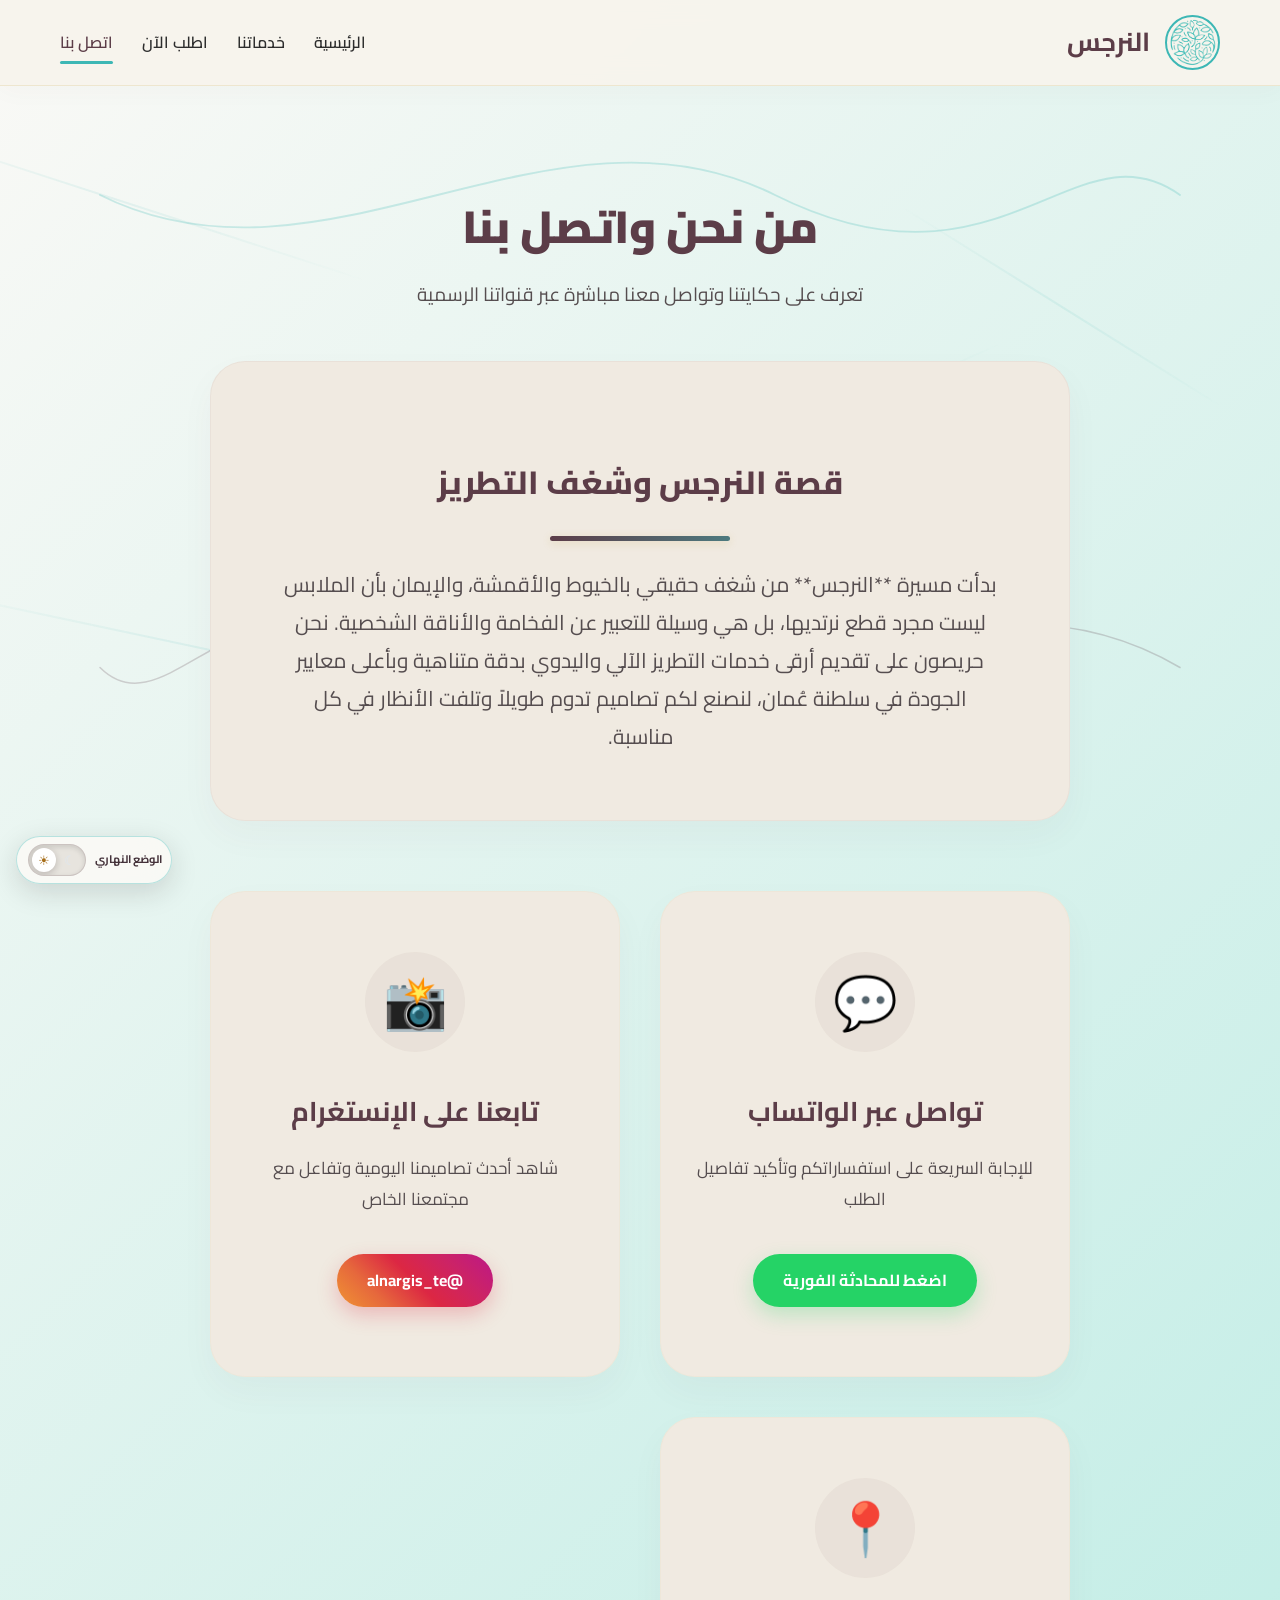
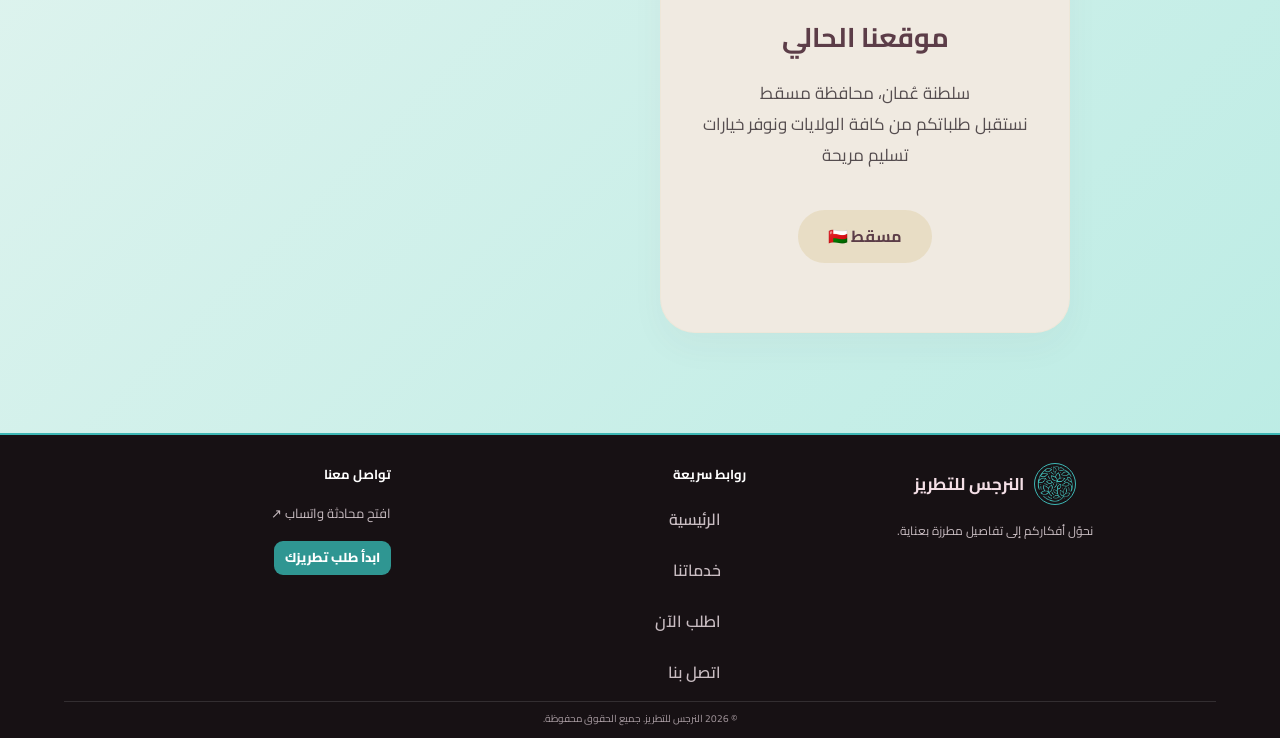
==== commit 0e367e50: "Add files via upload" ====
--- a/contact.html
+++ b/contact.html
@@ -3,6 +3,8 @@
 <head>
     <meta charset="UTF-8">
     <meta name="viewport" content="width=device-width, initial-scale=1.0">
+        <meta name="description" content="تواصل مع النرجس للتطريز للاستفسارات وطلبات التطريز وتأكيد تفاصيل الخدمة.">
+    <meta name="theme-color" content="#5c3d48">
     <title>من نحن واتصل بنا | النرجس للتطريز</title>
     <!-- استدعاء خط Cairo ليتناسب مع الهوية البصرية الجديدة للموقع -->
     <link rel="preconnect" href="https://fonts.googleapis.com">
@@ -557,7 +559,50 @@
 <style id="alnarjis-theme-styles">
 :root{color-scheme:light;}
 html[data-theme="dark"]{color-scheme:dark;--primary-color:#d5a8b9;--accent-color:#55d2cb;--bg-color:#111619;--card-bg:#1b252a;--card-hover:#26363b;--text-dark:#f3edf0;--text-muted:#c7b8bf;--shadow:0 16px 40px rgba(0,0,0,.22);--wine:#d5a8b9;--teal:#55d2cb;--mint:#11191c;--line:#30494b;--ink:#f4edf0;--muted:#aebdc1;}
-html.theme-animating *,html.theme-animating *::before,html.theme-animating *::after{transition-property:color,background-color,border-color,box-shadow,fill,stroke !important;transition-duration:.58s !important;transition-timing-function:cubic-bezier(.22,1,.36,1) !important;}
+/* لا نفرض انتقالًا على كل عنصر في الصفحة؛ ذلك يعطّل حركات التحويل ويزيد إعادة الرسم. */
+html.theme-animating body,
+html.theme-animating header,
+html.theme-animating footer,
+html.theme-animating .nav-container,
+html.theme-animating .hero,
+html.theme-animating .page-header,
+html.theme-animating .about-brief,
+html.theme-animating .about-section,
+html.theme-animating .services-preview,
+html.theme-animating .services-container,
+html.theme-animating .main-container,
+html.theme-animating .service-card,
+html.theme-animating .detailed-service-card,
+html.theme-animating .contact-card,
+html.theme-animating .thank-you-card,
+html.theme-animating .panel,
+html.theme-animating .form-step,
+html.theme-animating .review-card,
+html.theme-animating .review-grid,
+html.theme-animating .cost-card,
+html.theme-animating .color-card,
+html.theme-animating .choice,
+html.theme-animating .upload,
+html.theme-animating .field input,
+html.theme-animating .field textarea,
+html.theme-animating .field select,
+html.theme-animating #summary,
+html.theme-animating .theme-control,
+html.theme-animating .theme-welcome-card,
+html.theme-animating .theme-welcome-option,
+html.theme-animating .theme-welcome-switchrow,
+html.theme-animating .theme-welcome-continue {
+  transition-property: background, background-color, color, border-color, box-shadow, filter !important;
+  transition-duration: 420ms !important;
+  transition-timing-function: cubic-bezier(.22,.72,.22,1) !important;
+}
+html.theme-animating h1, html.theme-animating h2, html.theme-animating h3,
+html.theme-animating h4, html.theme-animating p, html.theme-animating li,
+html.theme-animating label, html.theme-animating small,
+html.theme-animating nav a, html.theme-animating .logo-text,
+html.theme-animating .theme-label, html.theme-animating .review-row {
+  transition: color 360ms cubic-bezier(.22,.72,.22,1) !important;
+}
 /* Keep theme-switch transforms animating smoothly; do not let the global color fade override them. */
 html.theme-animating .theme-toggle,html.theme-animating .theme-thumb,html.theme-animating .theme-icon,html.theme-animating .welcome-switch,html.theme-animating .welcome-switch-thumb{transition-property:transform,background-color,border-color,opacity,box-shadow !important;transition-duration:.62s !important;transition-timing-function:cubic-bezier(.22,1,.36,1) !important;will-change:transform,background-color;}
 body{transition:background-color .58s cubic-bezier(.22,1,.36,1),color .45s ease;}
@@ -755,8 +800,137 @@
 }
 </style>
 
+<style id="alnarjis-quality-polish">
+/* افصل منظور الحركة الثلاثية الأبعاد عن كامل الصفحة لتقليل كلفة الرسم. */
+body { perspective: none !important; }
+.bg-threads-3d { perspective: 1000px; }
+html[data-welcome-seen="true"] #theme-welcome { display: none !important; }
+@media (max-width: 720px) {
+  .bg-threads-3d { opacity: .11 !important; }
+  .thread-3d { filter: none !important; }
+  .thread-motion { opacity: .16 !important; }
+}
+
+/* تحسين عام للأداء وسلاسة التفاعل */
+html { text-size-adjust: 100%; -webkit-text-size-adjust: 100%; }
+body { overflow-x: clip; }
+button, .btn, [class*="btn-"] { transform: none; }
+button:active, .btn:active, [class*="btn-"]:active { transform: translateY(1px) scale(.99); }
+.theme-toggle, .theme-thumb, .theme-icon, .welcome-switch, .welcome-switch-thumb {
+  backface-visibility: hidden;
+  -webkit-backface-visibility: hidden;
+}
+.theme-toggle, .welcome-switch { touch-action: manipulation; }
+/* تقليل المسافة والحركة في عناصر الظهور حتى لا يشعر الزائر بتأخر المحتوى */
+.motion-enhanced .motion-reveal { transition-duration: 420ms !important; transition-delay: min(var(--reveal-delay,0ms), 120ms) !important; transform: translate3d(0,10px,0); will-change: auto !important; }
+.motion-enhanced .motion-reveal.is-visible { transform: translate3d(0,0,0); }
+/* صفحة الطلب: سطح أنيق بدون البرواز الأبيض الكبير، في النهاري والليلي */
+#orderForm.panel { border-radius: 24px; overflow: clip; }
+html[data-theme="dark"] #orderForm.panel {
+  background: linear-gradient(145deg,#172126,#121a1e) !important;
+  border: 1px solid rgba(85,210,203,.24) !important;
+  box-shadow: 0 18px 44px rgba(0,0,0,.24) !important;
+}
+html[data-theme="dark"] #summary { background: #141d21 !important; border: 1px solid #30464b !important; color: #f0e8ec !important; }
+html[data-theme="dark"] .review-grid .review-card { background: #192328 !important; }
+html[data-theme="dark"] .urgent-invoice-note { color: #f4d59b !important; background: rgba(184,133,43,.12) !important; border-color: rgba(224,180,92,.32) !important; }
+html[data-theme="light"] #orderForm.panel { background: rgba(255,255,255,.76); border-color: rgba(61,183,181,.24); box-shadow: 0 18px 46px rgba(57,82,80,.08); }
+/* أزرار وخيارات واضحة وسريعة الاستجابة */
+.choice, .color-card, .upload, .service-card, .detailed-service-card, .contact-card, .review-card, .cost-card { -webkit-tap-highlight-color: transparent; }
+.choice:focus-visible, .theme-welcome-option:focus-visible, .welcome-switch:focus-visible { outline-offset: 4px; }
+.form-step:not(.hidden) { animation: narjis-step-enter 240ms cubic-bezier(.22,.72,.22,1) both; }
+@keyframes narjis-step-enter { from { opacity: .55; transform: translateY(7px); } to { opacity: 1; transform: translateY(0); } }
+/* ألوان مريحة ومتناسقة في شاشة اختيار المظهر */
+.theme-welcome { transition: opacity 420ms cubic-bezier(.22,.72,.22,1), visibility 420ms; }
+.theme-welcome-card, .theme-welcome-option, .welcome-switch-thumb { transition-timing-function: cubic-bezier(.22,.72,.22,1); }
+.welcome-switch-thumb { transition-duration: 420ms !important; }
+/* لا نعيق حركة الأزرار والتحويلات عند تبديل المظهر؛ ننتقل فقط بالألوان على الأسطح المهمة */
+@media (max-width: 720px) {
+  .theme-control { box-shadow: 0 6px 18px rgba(20,20,20,.14); }
+  .theme-welcome { padding: max(12px, env(safe-area-inset-top)) 12px max(12px, env(safe-area-inset-bottom)); }
+  #orderForm.panel { width: min(100% - 20px, 900px); margin-inline: auto; }
+  .form-step:not(.hidden) { animation-duration: 190ms; }
+}
+@media (max-width: 420px) {
+  .theme-welcome-options { gap: 8px; }
+  .theme-welcome-option { min-width: 0; }
+  .theme-label { min-width: 40px; }
+  #orderForm.panel { padding: 14px !important; border-radius: 18px !important; }
+}
+@media (prefers-reduced-motion: reduce) {
+  .form-step:not(.hidden) { animation: none !important; }
+  .motion-enhanced .motion-reveal { opacity: 1 !important; transform: none !important; }
+}
+</style>
+<style id="narjis-usability-v3">
+/* راحة القراءة والوصول في كل الصفحات */
+html{scroll-padding-top:92px;-webkit-text-size-adjust:100%;text-size-adjust:100%}
+body{overflow-x:clip}
+a,button,input,select,textarea{ -webkit-tap-highlight-color:transparent }
+a:focus-visible,button:focus-visible,input:focus-visible,select:focus-visible,textarea:focus-visible{outline:3px solid #3db7b5!important;outline-offset:3px!important}
+.skip-to-content{position:fixed;top:8px;right:8px;z-index:900000;padding:10px 16px;border-radius:12px;background:#5c3d48;color:#fff!important;font:700 14px Cairo,Arial,sans-serif;text-decoration:none;transform:translateY(-160%);transition:transform .18s ease}
+.skip-to-content:focus{transform:translateY(0)}
+header nav a{min-height:42px;display:inline-flex!important;align-items:center;justify-content:center;line-height:1.5}
+.logo-wrapper{min-width:0}
+.logo-img{flex-shrink:0}
+.narjis-back-top{position:fixed;right:16px;bottom:calc(16px + env(safe-area-inset-bottom));z-index:99000;width:46px;height:46px;border:1px solid rgba(61,183,181,.48);border-radius:50%;display:grid;place-items:center;background:rgba(92,61,72,.96);color:#fff;box-shadow:0 8px 22px rgba(25,20,23,.18);font:900 22px/1 Cairo,Arial,sans-serif;cursor:pointer;opacity:0;visibility:hidden;transform:translateY(8px);transition:opacity .22s ease,transform .22s ease,visibility .22s ease,background-color .22s ease}
+.narjis-back-top.is-visible{opacity:1;visibility:visible;transform:translateY(0)}
+.narjis-back-top:hover{background:#2f9692}
+#narjis-scroll-progress{position:fixed;top:0;right:0;left:auto;height:3px;z-index:110000;width:0;background:linear-gradient(90deg,#5c3d48,#3db7b5);pointer-events:none}
+@media(max-width:720px){
+ .nav-container{padding:9px 12px!important;gap:8px!important;flex-wrap:wrap;justify-content:center!important}
+ .logo-wrapper{justify-content:center}
+ .logo-img{width:40px!important;height:40px!important}
+ .logo-text{font-size:21px!important}
+ header nav{width:100%;display:flex!important;flex-wrap:wrap!important;justify-content:center!important;gap:2px 9px!important}
+ header nav a{margin:0!important;min-height:40px;padding:6px 4px!important;font-size:13px!important}
+ .narjis-back-top{right:10px;bottom:calc(10px + env(safe-area-inset-bottom));width:44px;height:44px}
+}
+@media(max-width:390px){header nav{gap:0 5px!important}header nav a{font-size:12px!important;padding-inline:3px!important}.logo-img{width:36px!important;height:36px!important}.logo-text{font-size:19px!important}}
+@media(prefers-reduced-motion:reduce){.skip-to-content,.narjis-back-top{transition:none!important}html{scroll-behavior:auto!important}}
+</style>
+<style id="narjis-footer-usability">
+#site-footer.site-footer{display:grid!important;grid-template-columns:1.35fr 1fr 1fr;gap:28px!important;align-items:start!important;position:relative;background:#171114!important;color:#f6edf1!important;border-top:2px solid #3db7b5!important;padding:28px clamp(18px,5vw,72px) 44px!important;font:13px/1.8 Cairo,Arial,sans-serif!important}
+#site-footer .footer-brand-link{display:inline-flex;align-items:center;gap:10px;color:#f4dfe6;text-decoration:none;font-size:17px;font-weight:900}
+#site-footer .footer-brand-link img{object-fit:cover;border:1px solid #3db7b5;border-radius:50%}
+#site-footer .footer-brand p{margin:8px 0 0;color:#c9bdc2;font-size:12px}
+#site-footer .footer-links,#site-footer .footer-contact{display:flex;flex-direction:column;gap:6px;align-items:flex-start}
+#site-footer .footer-links>strong,#site-footer .footer-contact>strong{margin-bottom:5px;color:#fff;font-size:13px}
+#site-footer a:not(.footer-brand-link){color:#c9bdc2;text-decoration:none;display:inline-flex;align-items:center;min-height:34px;border-radius:7px;transition:color .18s ease,background-color .18s ease}
+#site-footer a:not(.footer-brand-link):hover{color:#68ded7}
+#site-footer a:focus-visible{outline:2px solid #68ded7!important;outline-offset:3px}
+#site-footer .footer-order-link{margin-top:4px;padding:4px 11px!important;background:#2f9692;color:white!important;border-radius:9px!important;font-weight:800}
+#site-footer .footer-bottom{position:absolute;right:clamp(18px,5vw,72px);left:clamp(18px,5vw,72px);bottom:10px;padding-top:8px;border-top:1px solid rgba(255,255,255,.12);font-size:10px;color:#a99ca2;text-align:center}
+html[data-theme="dark"] #site-footer.site-footer{background:#0f1518!important;border-top-color:#55d2cb!important}
+@media(max-width:650px){#site-footer.site-footer{grid-template-columns:1fr 1fr;gap:19px 14px!important;padding:23px 17px 54px!important;font-size:12px!important}#site-footer .footer-brand{grid-column:1/-1}#site-footer .footer-brand-link{font-size:16px}#site-footer .footer-bottom{right:16px;left:16px;font-size:9px}}
+@media(max-width:360px){#site-footer.site-footer{grid-template-columns:1fr}#site-footer .footer-brand{grid-column:auto}}
+</style>
+<style id="narjis-usability-v4">
+:root{--narjis-burgundy:#5c3d48;--narjis-teal:#3db7b5;--narjis-focus:rgba(61,183,181,.32)}
+html{scroll-padding-top:100px;-webkit-text-size-adjust:100%;text-size-adjust:100%}
+body{overflow-x:clip}
+button,a,input,select,textarea{touch-action:manipulation;-webkit-tap-highlight-color:transparent}
+button:focus-visible,a:focus-visible,input:focus-visible,select:focus-visible,textarea:focus-visible{outline:3px solid var(--narjis-teal)!important;outline-offset:3px!important;box-shadow:0 0 0 4px var(--narjis-focus)}
+img,video,svg{max-width:100%}
+input,select,textarea{max-width:100%}
+::selection{background:rgba(61,183,181,.25);color:inherit}
+header{padding-top:env(safe-area-inset-top,0px)}
+header nav a{min-height:42px;display:inline-flex!important;align-items:center;justify-content:center;line-height:1.55}
+@media(hover:hover) and (pointer:fine){a,button{transition-property:color,background-color,border-color,box-shadow,transform;transition-duration:.2s;transition-timing-function:cubic-bezier(.2,.7,.2,1)}}
+@media(max-width:720px){
+ html{scroll-padding-top:84px}
+ .nav-container{padding:9px 12px!important;gap:6px!important}
+ header nav a{min-height:42px;padding:6px 5px!important}
+ input,select,textarea{font-size:16px}
+}
+@media(prefers-reduced-motion:reduce){
+ *,*::before,*::after{scroll-behavior:auto!important;animation-duration:.01ms!important;animation-iteration-count:1!important;transition-duration:.01ms!important;scroll-transition:none!important}
+ .bg-threads-3d,.thread-3d{animation:none!important;filter:none!important}
+}
+</style>
 </head>
 <body>
+<a class="skip-to-content" href="#main-content">انتقل إلى المحتوى الرئيسي</a>
 <div class="theme-control" aria-label="مظهر الموقع"><span class="theme-label" id="theme-label">الوضع النهاري</span><button type="button" class="theme-toggle" id="theme-toggle" role="switch" aria-checked="false" aria-label="التبديل بين الوضع النهاري والليلي" title="التبديل بين الوضع النهاري والليلي"><span class="theme-icon sun" aria-hidden="true">☀</span><span class="theme-icon moon" aria-hidden="true">☾</span><span class="theme-thumb" aria-hidden="true"></span></button></div>
 
 
@@ -782,16 +956,16 @@
                 <img src="lo.png" alt="شعار النرجس" class="logo-img">
                 <div class="logo-text"><span>النرجس</span></div>
             </div>
-            <nav>
+            <nav aria-label="التنقل الرئيسي">
                 <a href="index.html">الرئيسية</a>
                 <a href="services.html">خدماتنا</a>
                 <a href="order.html">اطلب الآن</a>
-                <a href="contact.html" class="active">اتصل بنا</a>
+                <a href="contact.html" class="active" aria-current="page">اتصل بنا</a>
             </nav>
         </div>
     </header>
 
-    <div class="page-header">
+    <div id="main-content" tabindex="-1" class="page-header">
         <h1>من نحن واتصل بنا</h1>
         <p>تعرف على حكايتنا وتواصل معنا مباشرة عبر قنواتنا الرسمية</p>
     </div>
@@ -809,14 +983,14 @@
 
         <div class="contact-grid">
 
-            <a href="https://api.whatsapp.com/send?phone=96892908668" target="_blank" class="contact-card">
+            <a href="https://api.whatsapp.com/send?phone=96892908668" target="_blank" rel="noopener noreferrer" class="contact-card">
                 <div class="icon-box">💬</div>
                 <h3>تواصل عبر الواتساب</h3>
                 <p>للإجابة السريعة على استفساراتكم وتأكيد تفاصيل الطلب</p>
                 <span class="card-btn btn-whatsapp">اضغط للمحادثة الفورية</span>
             </a>
 
-            <a href="https://instagram.com/alnargis_te" target="_blank" class="contact-card">
+            <a href="https://instagram.com/alnargis_te" target="_blank" rel="noopener noreferrer" class="contact-card">
                 <div class="icon-box">📸</div>
                 <h3>تابعنا على الإنستغرام</h3>
                 <p>شاهد أحدث تصاميمنا اليومية وتفاعل مع مجتمعنا الخاص</p>
@@ -834,9 +1008,28 @@
 
     </div>
 
-    <footer>
-        <p>&copy; 2026 النرجس للتطريز. جميع الحقوق محفوظة.</p>
-    </footer>
+    <footer id="site-footer" class="site-footer">
+  <div class="footer-brand">
+    <a class="footer-brand-link" href="index.html" aria-label="العودة إلى الصفحة الرئيسية">
+      <img src="lo.png" alt="" width="42" height="42" loading="lazy">
+      <strong>النرجس للتطريز</strong>
+    </a>
+    <p>نحوّل أفكاركم إلى تفاصيل مطرزة بعناية.</p>
+  </div>
+  <nav class="footer-links" aria-label="روابط سريعة">
+    <strong>روابط سريعة</strong>
+    <a href="index.html">الرئيسية</a>
+    <a href="services.html">خدماتنا</a>
+    <a href="order.html">اطلب الآن</a>
+    <a href="contact.html">اتصل بنا</a>
+  </nav>
+  <div class="footer-contact">
+    <strong>تواصل معنا</strong>
+    <a href="https://api.whatsapp.com/send?phone=96892908668" target="_blank" rel="noopener noreferrer">افتح محادثة واتساب ↗</a>
+    <a class="footer-order-link" href="order.html">ابدأ طلب تطريزك</a>
+  </div>
+  <div class="footer-bottom">© 2026 النرجس للتطريز. جميع الحقوق محفوظة.</div>
+</footer>
 
 <script id="alnarjis-smooth-motion-script">
 (() => {
@@ -906,15 +1099,59 @@
 <script id="alnarjis-theme-behavior">
 (function(){
  var root=document.documentElement, toggle=document.getElementById('theme-toggle'), label=document.getElementById('theme-label');
- if(!toggle)return;
- function sync(){var dark=root.getAttribute('data-theme')==='dark';toggle.setAttribute('aria-checked',dark?'true':'false');toggle.setAttribute('aria-label',dark?'التبديل إلى الوضع النهاري':'التبديل إلى الوضع الليلي');toggle.setAttribute('title',dark?'التبديل إلى الوضع النهاري':'التبديل إلى الوضع الليلي');if(label)label.textContent=dark?'الوضع الليلي':'الوضع النهاري';}
- function scheduleThemeAnimationEnd(){if(window.__narjisThemeAnimTimer)window.clearTimeout(window.__narjisThemeAnimTimer);window.__narjisThemeAnimTimer=window.setTimeout(function(){root.classList.remove('theme-animating');window.__narjisThemeAnimTimer=0;},820);}
- toggle.addEventListener('click',function(){var next=root.getAttribute('data-theme')==='dark'?'light':'dark';root.classList.add('theme-animating');root.setAttribute('data-theme',next);try{localStorage.setItem('alnarjis-theme',next);}catch(e){}sync();scheduleThemeAnimationEnd();});
- sync();
+ var requestedTheme=root.getAttribute('data-theme')==='dark'?'dark':'light';
+ var frame=0, endTimer=0;
+ var reduced=window.matchMedia&&window.matchMedia('(prefers-reduced-motion: reduce)').matches;
+ function sync(theme){
+   var dark=theme==='dark';
+   if(toggle){toggle.setAttribute('aria-checked',dark?'true':'false');toggle.setAttribute('aria-label',dark?'التبديل إلى الوضع النهاري':'التبديل إلى الوضع الليلي');toggle.setAttribute('title',dark?'التبديل إلى الوضع النهاري':'التبديل إلى الوضع الليلي');}
+   if(label)label.textContent=dark?'الوضع الليلي':'الوضع النهاري';
+ }
+ window.__narjisApplyTheme=function(theme,animate){
+   if(theme!=='dark'&&theme!=='light')return;
+   requestedTheme=theme;
+   try{localStorage.setItem('alnarjis-theme',theme);}catch(e){}
+   if(frame){cancelAnimationFrame(frame);frame=0;}
+   if(endTimer){clearTimeout(endTimer);endTimer=0;}
+   if(!animate||reduced){root.classList.remove('theme-animating');root.setAttribute('data-theme',theme);sync(theme);return;}
+   root.classList.add('theme-animating');
+   /* اترك المتصفح يرسم الحالة القديمة أولًا، ثم غيّر المظهر في الإطار التالي. */
+   frame=requestAnimationFrame(function(){
+     root.setAttribute('data-theme',theme);frame=0;sync(theme);
+     endTimer=setTimeout(function(){root.classList.remove('theme-animating');endTimer=0;},470);
+   });
+   sync(theme);
+ };
+ if(toggle){toggle.addEventListener('click',function(){window.__narjisApplyTheme(requestedTheme==='dark'?'light':'dark',true);});}
+ sync(requestedTheme);
 })();
 </script>
 
 
 
+<script id="narjis-usability-script-v3">
+(function(){
+  'use strict';
+  var reduced=window.matchMedia&&window.matchMedia('(prefers-reduced-motion: reduce)').matches;
+  var topButton=document.createElement('button');
+  topButton.type='button';topButton.className='narjis-back-top';topButton.setAttribute('aria-label','العودة إلى أعلى الصفحة');topButton.title='العودة إلى أعلى الصفحة';topButton.innerHTML='<span aria-hidden="true">↑</span>';
+  document.body.appendChild(topButton);
+  var queued=false;
+  function refresh(){queued=false;topButton.classList.toggle('is-visible',window.scrollY>420);topButton.tabIndex=window.scrollY>420?0:-1;}
+  window.addEventListener('scroll',function(){if(!queued){queued=true;requestAnimationFrame(refresh)}},{passive:true});
+  window.addEventListener('resize',refresh,{passive:true});refresh();
+  topButton.addEventListener('click',function(){window.scrollTo({top:0,behavior:reduced?'auto':'smooth'});});
+  // منع تشغيل فيديو الحركة تلقائيًا عند تفضيل تقليل الحركة أو استخدام وضع تقليل البيانات.
+  var vid=document.querySelector('.hero-video-bg');
+  if(vid){
+    var connection=navigator.connection||navigator.mozConnection||navigator.webkitConnection;
+    if(reduced||(connection&&connection.saveData)){vid.pause();vid.removeAttribute('autoplay');vid.preload='none';vid.style.display='none';document.body.classList.add('hero-motion-paused');}
+  }
+  // اجعل اختيار المظهر قابلاً للاستخدام من لوحة المفاتيح، مع الحفاظ على مفاتيح الصفحة الحالية.
+  document.querySelectorAll('a[href^="#"]').forEach(function(link){
+    link.addEventListener('click',function(){var id=link.getAttribute('href');if(!id||id==='#')return;var target=document.querySelector(id);if(target){target.setAttribute('tabindex','-1');setTimeout(function(){try{target.focus({preventScroll:true})}catch(e){}},reduced?0:250)}})
+  });
+})();
+</script>
 </body>
 </html>
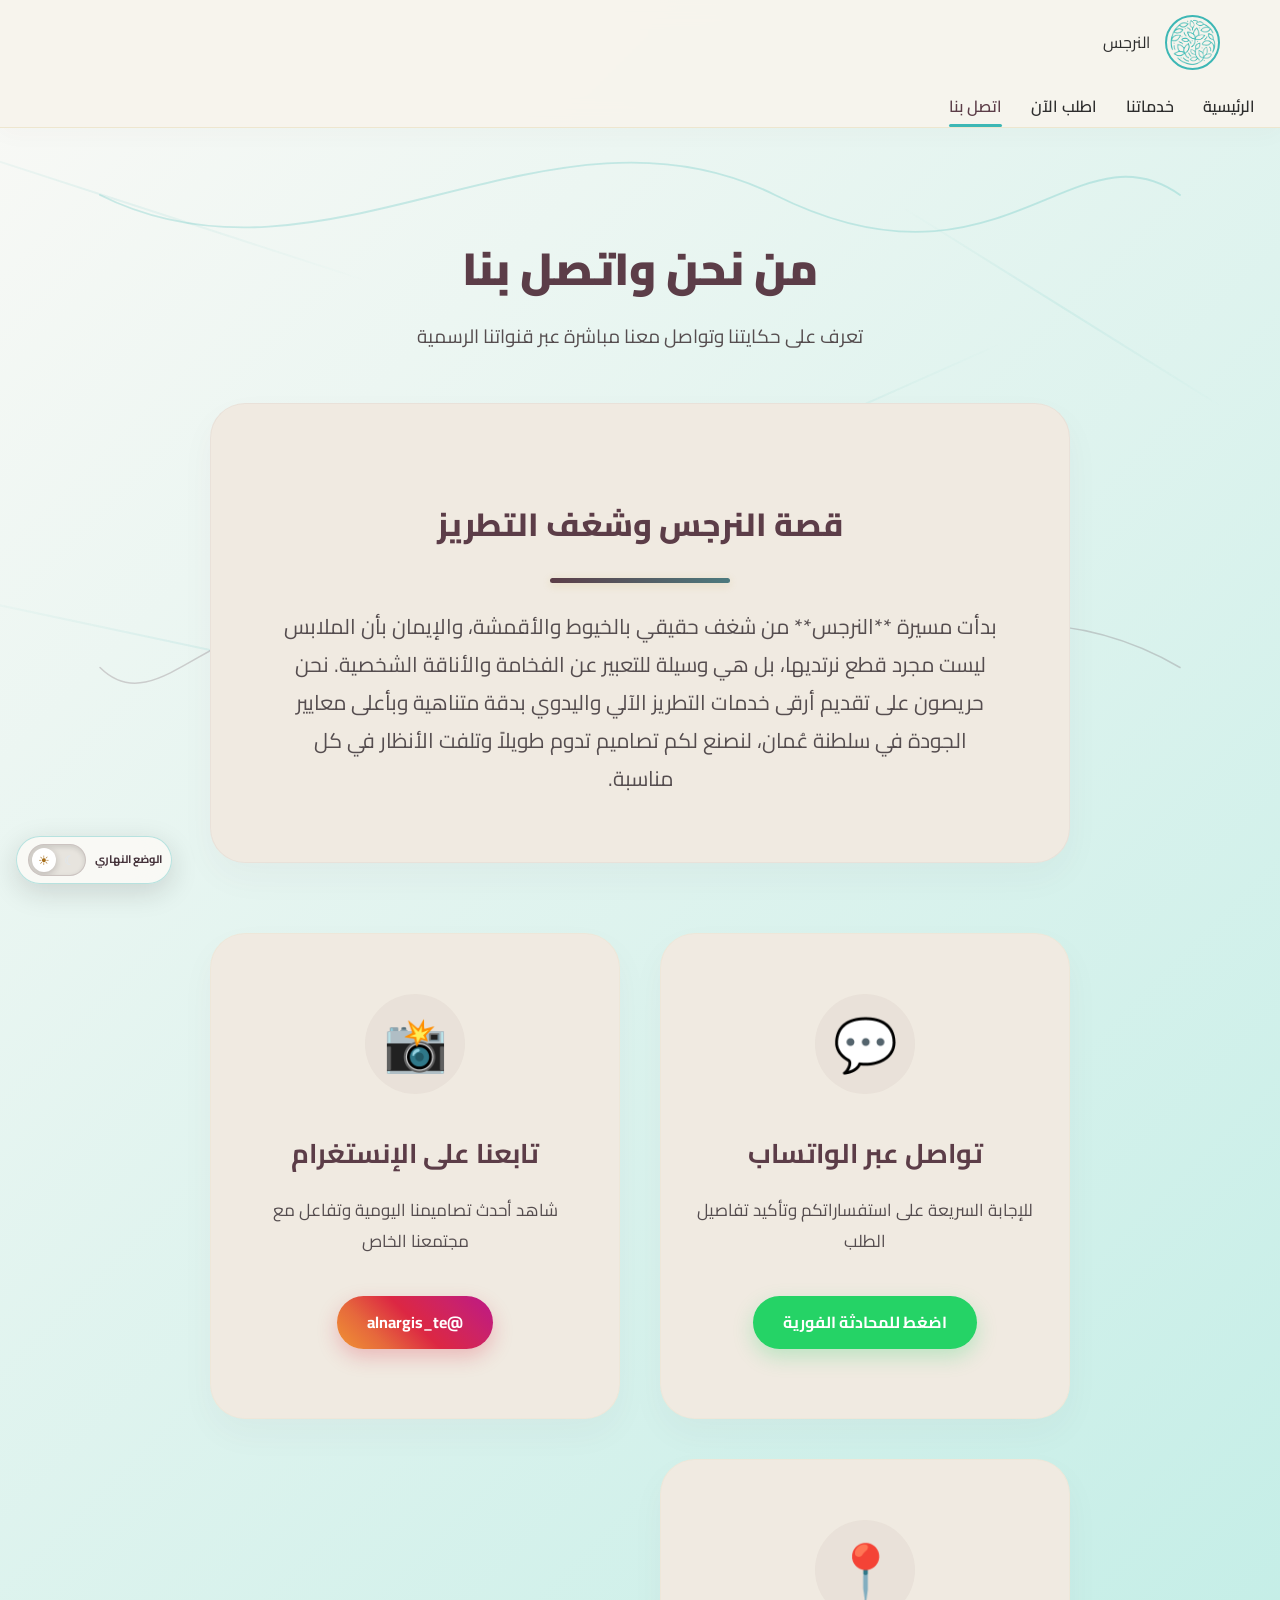
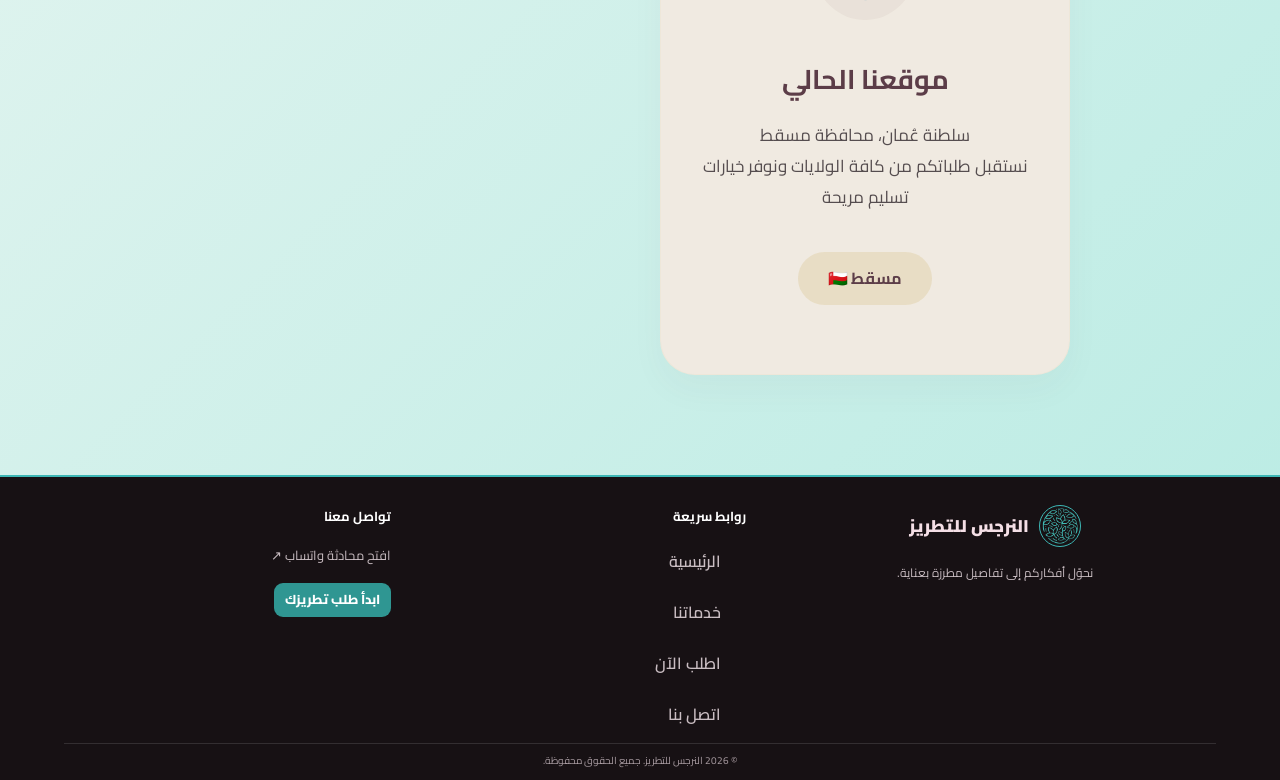
==== commit 1c8c9ad5: "Add files via upload" ====
--- a/contact.html
+++ b/contact.html
@@ -1,17 +1,17 @@
 <!DOCTYPE html>
-<html lang="ar" dir="rtl">
+
+<html dir="rtl" lang="ar">
 <head>
-    <meta charset="UTF-8">
-    <meta name="viewport" content="width=device-width, initial-scale=1.0">
-        <meta name="description" content="تواصل مع النرجس للتطريز للاستفسارات وطلبات التطريز وتأكيد تفاصيل الخدمة.">
-    <meta name="theme-color" content="#5c3d48">
-    <title>من نحن واتصل بنا | النرجس للتطريز</title>
-    <!-- استدعاء خط Cairo ليتناسب مع الهوية البصرية الجديدة للموقع -->
-    <link rel="preconnect" href="https://fonts.googleapis.com">
-    <link rel="preconnect" href="https://fonts.gstatic.com" crossorigin>
-    <link href="https://fonts.googleapis.com/css2?family=Cairo:wght=300;400;600;700;900&display=swap" rel="stylesheet">
-    
-    <style>
+<meta charset="utf-8"/>
+<meta content="width=device-width, initial-scale=1.0" name="viewport"/>
+<meta content="تواصل مع النرجس للتطريز للاستفسارات وطلبات التطريز وتأكيد تفاصيل الخدمة." name="description"/>
+<meta content="#5c3d48" name="theme-color"/>
+<title>من نحن واتصل بنا | النرجس للتطريز</title>
+<!-- استدعاء خط Cairo ليتناسب مع الهوية البصرية الجديدة للموقع -->
+<link href="https://fonts.googleapis.com" rel="preconnect"/>
+<link crossorigin="" href="https://fonts.gstatic.com" rel="preconnect"/>
+<link href="https://fonts.googleapis.com/css2?family=Cairo:wght=300;400;600;700;900&amp;display=swap" rel="stylesheet"/>
+<style>
         /* الألوان والهوية البصرية الدافئة والمريحة للعين المتطابقة مع index.html */
         :root {
             --primary-color: #5c3d48; /* العنابي الملكي للمطرزات */
@@ -444,8 +444,7 @@
             .bg-threads-3d { opacity: 0.15; } /* تقليل الشفافية في الهواتف لراحة العين */
         } 
     </style>
-<link rel="icon" type="image/png" href="lo.png">
-
+<link href="lo.png" rel="icon" type="image/png"/>
 <style id="thread-motion">
 .thread-motion{position:fixed;inset:0;pointer-events:none;z-index:0;overflow:hidden;opacity:.38;}
 .thread-motion span{position:absolute;width:42vw;height:2px;background:linear-gradient(90deg,transparent,rgba(61,183,181,.28),transparent);border-radius:999px;transform-origin:center;animation:threadDrift 14s ease-in-out infinite;}
@@ -457,7 +456,6 @@
 @media (prefers-reduced-motion:reduce){.thread-motion span{animation:none;}}
 @media (max-width:600px){.thread-motion{opacity:.22}.thread-motion span{width:70vw}.thread-motion span:nth-child(2){left:35%;width:55vw}.thread-motion span:nth-child(4){left:55%;width:45vw;}}
 </style>
-
 <style id="mobile-experience-improvements">
 /* قواعد عامة لتحسين الاستخدام على الهاتف دون تغيير تصميم الكمبيوتر */
 html{max-width:100%;overflow-x:clip;-webkit-text-size-adjust:100%}
@@ -504,7 +502,6 @@
 @media(hover:none){.service-card:hover,.contact-card:hover,.btn-main:hover,.btn-order-service:hover,.btn-back:hover{transform:none!important;}}
 @media(prefers-reduced-motion:reduce){html{scroll-behavior:auto!important}*,*::before,*::after{animation:none!important;transition:none!important;}}
 </style>
-
 <style id="alnarjis-smooth-motion">
 /* طبقة حركة موحّدة: انتقالات ناعمة ومتزنة على جميع صفحات الموقع */
 :root { --motion-ease: cubic-bezier(.22,.72,.22,1); --motion-fast: 220ms; --motion-medium: 420ms; }
@@ -690,7 +687,6 @@
 <script id="alnarjis-theme-init">
 (function(){try{var saved=localStorage.getItem('alnarjis-theme');if(saved==='dark'||saved==='light'){document.documentElement.setAttribute('data-theme',saved);}else{document.documentElement.setAttribute('data-theme','light');}}catch(e){document.documentElement.setAttribute('data-theme','light');}})();
 </script>
-
 <style id="alnarjis-theme-final-polish">
 /* ضبط نهاري/ليلي موحّد — تُعرّف القيم هنا بعد جميع أنماط الصفحات حتى لا تطغى عليها قواعد قديمة */
 html[data-theme="light"] { color-scheme: light; }
@@ -799,7 +795,6 @@
   .welcome-switch .welcome-switch-thumb { transition-duration: .12s !important; }
 }
 </style>
-
 <style id="alnarjis-quality-polish">
 /* افصل منظور الحركة الثلاثية الأبعاد عن كامل الصفحة لتقليل كلفة الرسم. */
 body { perspective: none !important; }
@@ -928,174 +923,161 @@
  .bg-threads-3d,.thread-3d{animation:none!important;filter:none!important}
 }
 </style>
+<style id="narjis-enhancements-v5">
+:root{--narjis-focus-ring:rgba(61,183,181,.34)}
+html{scroll-padding-top:100px;-webkit-text-size-adjust:100%;text-size-adjust:100%}
+#main-content,.main-content,.intro,.form-step .panel-head h2{scroll-margin-top:110px}
+.skip-to-content{z-index:100000!important}
+.narjis-scroll-progress{position:fixed;top:0;right:0;width:100%;height:3px;z-index:1900;pointer-events:none;background:linear-gradient(90deg,#5c3d48,#3db7b5);transform:scaleX(0);transform-origin:right center;will-change:transform}
+.narjis-back-top{position:fixed;right:20px;bottom:20px;z-index:1600;width:46px;height:46px;display:grid;place-items:center;border:1px solid rgba(61,183,181,.55);border-radius:50%;background:rgba(92,61,72,.96);color:#fff;font:800 24px/1 'Cairo','Segoe UI',sans-serif;box-shadow:0 8px 24px rgba(27,32,34,.2);opacity:0;visibility:hidden;pointer-events:none;transform:translateY(9px);transition:opacity .22s ease,transform .22s ease,visibility .22s ease,background-color .2s ease;cursor:pointer;touch-action:manipulation}
+.narjis-back-top.is-visible{opacity:1;visibility:visible;pointer-events:auto;transform:translateY(0)}
+.narjis-back-top:hover{background:#2f8f8b}
+.narjis-back-top:focus-visible{outline:3px solid #3db7b5;outline-offset:4px}
+html[data-theme="dark"] .narjis-back-top{background:#1c3336;border-color:#55d2cb;color:#e8ffff}
+html[data-theme="dark"] .narjis-back-top:hover{background:#286e6b}
+@media(max-width:600px){html{scroll-padding-top:86px}#main-content,.main-content,.intro,.form-step .panel-head h2{scroll-margin-top:92px}.narjis-back-top{right:12px;bottom:calc(14px + env(safe-area-inset-bottom));width:44px;height:44px}}
+@media(prefers-reduced-motion:reduce){.narjis-back-top{transition:none!important}.narjis-scroll-progress{transition:none!important}}
+@media print{.narjis-scroll-progress,.narjis-back-top,.theme-control,.theme-welcome,.thread-motion,.bg-threads-3d,.skip-to-content,header,footer{display:none!important}}
+</style>
+
+<!-- Alnarjis premium metadata -->
+<link rel="manifest" href="./manifest.webmanifest">
+<link rel="apple-touch-icon" href="./assets/alnarjis-192.png">
+<meta name="theme-color" content="#5c3d48">
+<meta name="apple-mobile-web-app-capable" content="yes">
+<meta name="apple-mobile-web-app-title" content="النرجس للتطريز">
+<meta name="description" content="تعرّف على النرجس للتطريز وتواصل معنا عبر واتساب أو إنستغرام للاستفسارات وطلبات التطريز.">
+<link rel="canonical" href="https://il0q.github.io/alnarjis-embroidery/contact.html">
+<meta property="og:site_name" content="النرجس للتطريز">
+<meta property="og:locale" content="ar_OM">
+<meta property="og:type" content="website">
+<meta property="og:title" content="من نحن واتصل بنا | النرجس للتطريز">
+<meta property="og:description" content="تعرّف على النرجس للتطريز وتواصل معنا عبر واتساب أو إنستغرام للاستفسارات وطلبات التطريز.">
+<meta property="og:url" content="https://il0q.github.io/alnarjis-embroidery/contact.html">
+<meta property="og:image" content="https://il0q.github.io/alnarjis-embroidery/lo.png">
+<meta name="twitter:card" content="summary">
+<meta name="twitter:title" content="من نحن واتصل بنا | النرجس للتطريز">
+<meta name="twitter:description" content="تعرّف على النرجس للتطريز وتواصل معنا عبر واتساب أو إنستغرام للاستفسارات وطلبات التطريز.">
+
+<style id="alnarjis-premium-ui">
+:root{--narjis-motion: cubic-bezier(.22,.75,.22,1)}
+html{scroll-padding-top:100px;text-size-adjust:100%;-webkit-text-size-adjust:100%}
+body{overflow-x:clip}
+:where(a,button,input,select,textarea,[tabindex]):focus-visible{outline:3px solid #3db7b5!important;outline-offset:3px!important}
+button,a{-webkit-tap-highlight-color:transparent;touch-action:manipulation}
+img{max-width:100%;height:auto}
+.narjis-scroll-progress{position:fixed;z-index:110000;top:0;left:0;right:auto;height:3px;width:100%;transform:scaleX(0);transform-origin:right center;background:linear-gradient(90deg,#5c3d48,#3db7b5);pointer-events:none;will-change:transform}
+.narjis-back-top{position:fixed!important;right:16px!important;bottom:calc(16px + env(safe-area-inset-bottom))!important;z-index:10050!important;width:46px!important;height:46px!important;border-radius:50%!important;display:grid!important;place-items:center!important;background:#5c3d48!important;color:#fff!important;border:1px solid rgba(61,183,181,.65)!important;box-shadow:0 8px 22px rgba(0,0,0,.2)!important;opacity:0;visibility:hidden;pointer-events:none;transform:translateY(7px);transition:opacity .2s ease,transform .2s ease,visibility .2s ease!important;cursor:pointer}
+.narjis-back-top.is-visible{opacity:1;visibility:visible;pointer-events:auto;transform:translateY(0)}
+html[data-theme="dark"] .narjis-back-top{background:#203638!important;color:#e9ffff!important;border-color:#59d2cb!important}
+.narjis-offline-banner{position:fixed;z-index:120000;top:10px;left:50%;transform:translateX(-50%);width:min(calc(100% - 24px),620px);padding:12px 16px;border:1px solid #d8ab5f;border-radius:14px;background:#fff8e9;color:#4d3921;box-shadow:0 12px 34px #0002;font:700 13px/1.7 Cairo,"Segoe UI",sans-serif;text-align:center}
+html[data-theme="dark"] .narjis-offline-banner{background:#2b2921;color:#fff1d4;border-color:#9f834e}
+.narjis-install-app{position:fixed;z-index:10040;left:16px;bottom:calc(78px + env(safe-area-inset-bottom));max-width:calc(100vw - 32px);min-height:44px;padding:10px 16px;border-radius:999px;border:1px solid #3db7b5;background:linear-gradient(100deg,#5c3d48,#2d9994);color:#fff;box-shadow:0 9px 28px #0003;font:800 13px/1.5 Cairo,"Segoe UI",sans-serif;cursor:pointer;transition:transform .2s ease,box-shadow .2s ease}
+.narjis-install-app:hover{transform:translateY(-2px);box-shadow:0 13px 30px #0004}
+.narjis-install-app[hidden]{display:none!important}
+.order-draft-banner{display:flex;gap:12px;align-items:center;justify-content:space-between;flex-wrap:wrap;margin:0 auto 18px;padding:14px 16px;border:1px solid rgba(61,183,181,.48);border-radius:16px;background:rgba(61,183,181,.09);color:inherit;font-size:13px;line-height:1.8}
+.order-draft-banner[hidden]{display:none!important}
+.order-draft-banner button{border:1px solid #5c3d48;border-radius:10px;padding:8px 12px;background:#5c3d48;color:#fff;font:700 12px Cairo,"Segoe UI",sans-serif;min-height:38px;cursor:pointer}
+html[data-theme="dark"] .order-draft-banner{background:#172a2b;border-color:#3b7776;color:#e9f3f3}
+html[data-theme="dark"] .order-draft-banner button{background:#244d4f;border-color:#55d2cb}
+.order-draft-privacy{max-width:920px;margin:-4px auto 15px;color:#6b6267;font-size:12px;line-height:1.8;text-align:center}
+html[data-theme="dark"] .order-draft-privacy{color:#b6c1c3}
+.order-reference-card{display:flex;align-items:center;justify-content:space-between;gap:12px;flex-wrap:wrap;margin:10px 0 14px;padding:13px 16px;border:1px solid rgba(61,183,181,.42);border-radius:14px;background:rgba(61,183,181,.08);color:inherit}
+.order-reference-card span{font-size:12px;opacity:.82}
+.order-reference-card strong{direction:ltr;unicode-bidi:isolate;letter-spacing:.07em;font:900 16px/1.5 ui-monospace,Consolas,monospace;color:#287f7c}
+html[data-theme="dark"] .order-reference-card strong{color:#6adbd4}
+.narjis-ref-copy{border:1px solid currentColor;border-radius:9px;padding:7px 10px;background:transparent;color:inherit;font:700 12px Cairo,"Segoe UI",sans-serif;cursor:pointer}
+.narjis-ref-result{flex-basis:100%;font-size:12px;color:#287f7c}
+html[data-theme="dark"] .narjis-ref-result{color:#6adbd4}
+@media(max-width:600px){.narjis-back-top{right:12px!important;bottom:calc(12px + env(safe-area-inset-bottom))!important;width:44px!important;height:44px!important}.narjis-install-app{left:12px;bottom:calc(68px + env(safe-area-inset-bottom));font-size:12px}.order-reference-card{align-items:flex-start;flex-direction:column}.order-reference-card button{align-self:flex-start}}
+@media(prefers-reduced-motion:reduce){.narjis-back-top,.narjis-install-app{transition:none!important}.narjis-install-app:hover{transform:none}}
+@media print{.narjis-scroll-progress,.narjis-back-top,.narjis-install-app,.narjis-offline-banner,.theme-control,.theme-welcome,header,footer{display:none!important}}
+</style>
 </head>
 <body>
 <a class="skip-to-content" href="#main-content">انتقل إلى المحتوى الرئيسي</a>
-<div class="theme-control" aria-label="مظهر الموقع"><span class="theme-label" id="theme-label">الوضع النهاري</span><button type="button" class="theme-toggle" id="theme-toggle" role="switch" aria-checked="false" aria-label="التبديل بين الوضع النهاري والليلي" title="التبديل بين الوضع النهاري والليلي"><span class="theme-icon sun" aria-hidden="true">☀</span><span class="theme-icon moon" aria-hidden="true">☾</span><span class="theme-thumb" aria-hidden="true"></span></button></div>
-
-
-
-
-
-
-    <!-- 🧵 الخلفية الحية المتطابقة مع index.html الممتدة ثلاثية الأبعاد -->
-    <div class="thread-motion" aria-hidden="true"><span></span><span></span><span></span><span></span></div>
+<div aria-label="مظهر الموقع" class="theme-control"><span class="theme-label" id="theme-label">الوضع النهاري</span><button aria-checked="false" aria-label="التبديل بين الوضع النهاري والليلي" class="theme-toggle" id="theme-toggle" role="switch" title="التبديل بين الوضع النهاري والليلي" type="button"><span aria-hidden="true" class="theme-icon sun">☀</span><span aria-hidden="true" class="theme-icon moon">☾</span><span aria-hidden="true" class="theme-thumb"></span></button></div>
+<!-- 🧵 الخلفية الحية المتطابقة مع index.html الممتدة ثلاثية الأبعاد -->
+<div aria-hidden="true" class="thread-motion"><span></span><span></span><span></span><span></span></div>
 <div class="bg-threads-3d">
-        <svg class="thread-3d t-gold" viewBox="0 0 1440 400">
-            <path d="M0,200 C300,350 600,50 900,200 C1200,350 1300,100 1440,200" />
-        </svg>
-        <svg class="thread-3d t-burgundy" viewBox="0 0 1440 400">
-            <path d="M1440,150 C1100,-50 800,350 500,150 C200,-50 100,250 0,150" />
-        </svg>
-    </div>
-
-    <header>
-        <div class="nav-container">
-            <div class="logo-wrapper">
-                <!-- تحديث رابط الصورة ليعمل من جميع الصفحات -->
-                <img src="lo.png" alt="شعار النرجس" class="logo-img">
-                <div class="logo-text"><span>النرجس</span></div>
-            </div>
-            <nav aria-label="التنقل الرئيسي">
-                <a href="index.html">الرئيسية</a>
-                <a href="services.html">خدماتنا</a>
-                <a href="order.html">اطلب الآن</a>
-                <a href="contact.html" class="active" aria-current="page">اتصل بنا</a>
-            </nav>
-        </div>
-    </header>
-
-    <div id="main-content" tabindex="-1" class="page-header">
-        <h1>من نحن واتصل بنا</h1>
-        <p>تعرف على حكايتنا وتواصل معنا مباشرة عبر قنواتنا الرسمية</p>
-    </div>
-
-    <div class="main-container">
-
-        <section class="about-section">
-            <h2>قصة النرجس وشغف التطريز</h2>
-            <!-- ⚡ الفاصل الحي الحركي ذو الألوان المتموجة المتطابق مع index.html -->
-            <div class="divider"></div>
-            <p>
+<svg class="thread-3d t-gold" viewbox="0 0 1440 400">
+<path d="M0,200 C300,350 600,50 900,200 C1200,350 1300,100 1440,200"></path>
+</svg>
+<svg class="thread-3d t-burgundy" viewbox="0 0 1440 400">
+<path d="M1440,150 C1100,-50 800,350 500,150 C200,-50 100,250 0,150"></path>
+</svg>
+</div>
+<header>
+<div class="nav-container">
+<div class="logo-wrapper">
+<!-- تحديث رابط الصورة ليعمل من جميع الصفحات -->
+<img alt="شعار النرجس" class="logo-img" decoding="async" src="lo.webp" fetchpriority="high"
+<div class="logo-text"><span>النرجس</span></div>
+</div>
+<nav aria-label="التنقل الرئيسي">
+<a href="index.html">الرئيسية</a>
+<a href="services.html">خدماتنا</a>
+<a href="order.html">اطلب الآن</a>
+<a aria-current="page" class="active" href="contact.html">اتصل بنا</a>
+</nav>
+</div>
+</header>
+<div class="page-header" id="main-content" tabindex="-1">
+<h1>من نحن واتصل بنا</h1>
+<p>تعرف على حكايتنا وتواصل معنا مباشرة عبر قنواتنا الرسمية</p>
+</div>
+<div class="main-container">
+<section class="about-section">
+<h2>قصة النرجس وشغف التطريز</h2>
+<!-- ⚡ الفاصل الحي الحركي ذو الألوان المتموجة المتطابق مع index.html -->
+<div class="divider"></div>
+<p>
                 بدأت مسيرة **النرجس** من شغف حقيقي بالخيوط والأقمشة، والإيمان بأن الملابس ليست مجرد قطع نرتديها، بل هي وسيلة للتعبير عن الفخامة والأناقة الشخصية. نحن حريصون على تقديم أرقى خدمات التطريز الآلي واليدوي بدقة متناهية وبأعلى معايير الجودة في سلطنة عُمان، لنصنع لكم تصاميم تدوم طويلاً وتلفت الأنظار في كل مناسبة.
             </p>
-        </section>
-
-        <div class="contact-grid">
-
-            <a href="https://api.whatsapp.com/send?phone=96892908668" target="_blank" rel="noopener noreferrer" class="contact-card">
-                <div class="icon-box">💬</div>
-                <h3>تواصل عبر الواتساب</h3>
-                <p>للإجابة السريعة على استفساراتكم وتأكيد تفاصيل الطلب</p>
-                <span class="card-btn btn-whatsapp">اضغط للمحادثة الفورية</span>
-            </a>
-
-            <a href="https://instagram.com/alnargis_te" target="_blank" rel="noopener noreferrer" class="contact-card">
-                <div class="icon-box">📸</div>
-                <h3>تابعنا على الإنستغرام</h3>
-                <p>شاهد أحدث تصاميمنا اليومية وتفاعل مع مجتمعنا الخاص</p>
-                <span class="card-btn btn-instagram">@alnargis_te</span>
-            </a>
-
-            <div class="contact-card" style="cursor: default;">
-                <div class="icon-box">📍</div>
-                <h3>موقعنا الحالي</h3>
-                <p>سلطنة عُمان، محافظة مسقط<br>نستقبل طلباتكم من كافة الولايات ونوفر خيارات تسليم مريحة</p>
-                <span class="card-btn btn-location">مسقط 🇴🇲</span>
-            </div>
-
-        </div>
-
-    </div>
-
-    <footer id="site-footer" class="site-footer">
-  <div class="footer-brand">
-    <a class="footer-brand-link" href="index.html" aria-label="العودة إلى الصفحة الرئيسية">
-      <img src="lo.png" alt="" width="42" height="42" loading="lazy">
-      <strong>النرجس للتطريز</strong>
-    </a>
-    <p>نحوّل أفكاركم إلى تفاصيل مطرزة بعناية.</p>
-  </div>
-  <nav class="footer-links" aria-label="روابط سريعة">
-    <strong>روابط سريعة</strong>
-    <a href="index.html">الرئيسية</a>
-    <a href="services.html">خدماتنا</a>
-    <a href="order.html">اطلب الآن</a>
-    <a href="contact.html">اتصل بنا</a>
-  </nav>
-  <div class="footer-contact">
-    <strong>تواصل معنا</strong>
-    <a href="https://api.whatsapp.com/send?phone=96892908668" target="_blank" rel="noopener noreferrer">افتح محادثة واتساب ↗</a>
-    <a class="footer-order-link" href="order.html">ابدأ طلب تطريزك</a>
-  </div>
-  <div class="footer-bottom">© 2026 النرجس للتطريز. جميع الحقوق محفوظة.</div>
+</section>
+<div class="contact-grid">
+<a class="contact-card" href="https://api.whatsapp.com/send?phone=96892908668" rel="noopener noreferrer" target="_blank">
+<div class="icon-box">💬</div>
+<h3>تواصل عبر الواتساب</h3>
+<p>للإجابة السريعة على استفساراتكم وتأكيد تفاصيل الطلب</p>
+<span class="card-btn btn-whatsapp">اضغط للمحادثة الفورية</span>
+</a>
+<a class="contact-card" href="https://instagram.com/alnargis_te" rel="noopener noreferrer" target="_blank">
+<div class="icon-box">📸</div>
+<h3>تابعنا على الإنستغرام</h3>
+<p>شاهد أحدث تصاميمنا اليومية وتفاعل مع مجتمعنا الخاص</p>
+<span class="card-btn btn-instagram">@alnargis_te</span>
+</a>
+<div class="contact-card" style="cursor: default;">
+<div class="icon-box">📍</div>
+<h3>موقعنا الحالي</h3>
+<p>سلطنة عُمان، محافظة مسقط<br/>نستقبل طلباتكم من كافة الولايات ونوفر خيارات تسليم مريحة</p>
+<span class="card-btn btn-location">مسقط 🇴🇲</span>
+</div>
+</div>
+</div>
+<footer class="site-footer" id="site-footer">
+<div class="footer-brand">
+<a aria-label="العودة إلى الصفحة الرئيسية" class="footer-brand-link" href="index.html">
+<img alt="شعار النرجس للتطريز" decoding="async" height="42" src="lo.webp" width="42"/ fetchpriority="high"
+<strong>النرجس للتطريز</strong>
+</a>
+<p>نحوّل أفكاركم إلى تفاصيل مطرزة بعناية.</p>
+</div>
+<nav aria-label="روابط سريعة" class="footer-links">
+<strong>روابط سريعة</strong>
+<a href="index.html">الرئيسية</a>
+<a href="services.html">خدماتنا</a>
+<a href="order.html">اطلب الآن</a>
+<a href="contact.html">اتصل بنا</a>
+</nav>
+<div class="footer-contact">
+<strong>تواصل معنا</strong>
+<a href="https://api.whatsapp.com/send?phone=96892908668" rel="noopener noreferrer" target="_blank">افتح محادثة واتساب ↗</a>
+<a class="footer-order-link" href="order.html">ابدأ طلب تطريزك</a>
+</div>
+<div class="footer-bottom">© 2026 النرجس للتطريز. جميع الحقوق محفوظة.</div>
 </footer>
-
-<script id="alnarjis-smooth-motion-script">
-(() => {
-  'use strict';
-  const reduced = window.matchMedia && window.matchMedia('(prefers-reduced-motion: reduce)').matches;
-  const progress = document.createElement('div');
-  progress.id = 'narjis-scroll-progress';
-  progress.setAttribute('aria-hidden', 'true');
-  if (document.body) document.body.appendChild(progress);
-
-  let queued = false;
-  const updateProgress = () => {
-    queued = false;
-    const doc = document.documentElement;
-    const max = Math.max(1, doc.scrollHeight - window.innerHeight);
-    const pct = Math.min(100, Math.max(0, (window.scrollY / max) * 100));
-    progress.style.width = pct.toFixed(2) + '%';
-  };
-  const requestProgress = () => {
-    if (!queued) { queued = true; window.requestAnimationFrame(updateProgress); }
-  };
-  window.addEventListener('scroll', requestProgress, { passive: true });
-  window.addEventListener('resize', requestProgress, { passive: true });
-  updateProgress();
-
-  if (!reduced && 'IntersectionObserver' in window && document.body) {
-    const selectors = [
-      '.hero-content', '.about-brief', '.services-preview', '.service-card',
-      '.page-header', '.detailed-service-card', '.about-section', '.contact-card',
-      '.thank-you-card', '.intro', '.review-card', '.cost-card'
-    ];
-    const nodes = [...new Set(selectors.flatMap(sel => Array.from(document.querySelectorAll(sel))))];
-    if (nodes.length) {
-      document.body.classList.add('motion-enhanced');
-      const observer = new IntersectionObserver((entries, obs) => {
-        entries.forEach(entry => {
-          if (entry.isIntersecting) {
-            entry.target.classList.add('is-visible');
-            obs.unobserve(entry.target);
-          }
-        });
-      }, { threshold: 0.08, rootMargin: '0px 0px -28px 0px' });
-      nodes.forEach((node, i) => {
-        node.classList.add('motion-reveal');
-        node.style.setProperty('--reveal-delay', (i % 4) * 55 + 'ms');
-        observer.observe(node);
-      });
-    }
-  }
-
-  // Smoothly scroll only for same-page anchors; ordinary links/navigation remain untouched.
-  document.addEventListener('click', event => {
-    const link = event.target.closest && event.target.closest('a[href^="#"]');
-    if (!link || reduced) return;
-    const id = link.getAttribute('href');
-    if (!id || id === '#') return;
-    let target;
-    try { target = document.querySelector(id); } catch (_) { return; }
-    if (target) {
-      event.preventDefault();
-      target.scrollIntoView({ behavior: 'smooth', block: 'start' });
-      if (history.replaceState) history.replaceState(null, '', id);
-    }
-  });
-})();
-</script>
 <script id="alnarjis-theme-behavior">
 (function(){
  var root=document.documentElement, toggle=document.getElementById('theme-toggle'), label=document.getElementById('theme-label');
@@ -1126,31 +1108,74 @@
  sync(requestedTheme);
 })();
 </script>
-
-
-
-<script id="narjis-usability-script-v3">
+<script id="narjis-current-page-nav">
 (function(){
   'use strict';
-  var reduced=window.matchMedia&&window.matchMedia('(prefers-reduced-motion: reduce)').matches;
-  var topButton=document.createElement('button');
-  topButton.type='button';topButton.className='narjis-back-top';topButton.setAttribute('aria-label','العودة إلى أعلى الصفحة');topButton.title='العودة إلى أعلى الصفحة';topButton.innerHTML='<span aria-hidden="true">↑</span>';
-  document.body.appendChild(topButton);
+  var path=(window.location.pathname.split('/').pop()||'index.html').toLowerCase();
+  if(!path)path='index.html';
+  document.querySelectorAll('.nav-container nav a[href], header nav a[href]').forEach(function(link){
+    var raw=(link.getAttribute('href')||'').split('#')[0].split('?')[0].toLowerCase();
+    var target=raw.split('/').pop()||'index.html';
+    if(target===path){
+      link.classList.add('active');
+      link.setAttribute('aria-current','page');
+    }else{
+      link.classList.remove('active');
+      link.removeAttribute('aria-current');
+    }
+  });
+})();
+</script>
+<script id="alnarjis-premium-runtime">
+(function(){
+  'use strict';
+  var doc=document, root=doc.documentElement, body=doc.body;
+  if(!body)return;
+  var reduced=!!(window.matchMedia&&window.matchMedia('(prefers-reduced-motion: reduce)').matches);
+  var bar=doc.getElementById('narjis-scroll-progress');
+  if(!bar){bar=doc.createElement('div');bar.id='narjis-scroll-progress';bar.className='narjis-scroll-progress';bar.setAttribute('aria-hidden','true');body.appendChild(bar)}
+  bar.style.width='100%';
+  var top=doc.querySelector('.narjis-back-top');
+  if(!top){top=doc.createElement('button');top.type='button';top.className='narjis-back-top';top.setAttribute('aria-label','العودة إلى أعلى الصفحة');top.title='العودة إلى أعلى الصفحة';top.innerHTML='<span aria-hidden="true">↑</span>';body.appendChild(top)}
+  top.setAttribute('aria-hidden','true');top.tabIndex=-1;
   var queued=false;
-  function refresh(){queued=false;topButton.classList.toggle('is-visible',window.scrollY>420);topButton.tabIndex=window.scrollY>420?0:-1;}
-  window.addEventListener('scroll',function(){if(!queued){queued=true;requestAnimationFrame(refresh)}},{passive:true});
-  window.addEventListener('resize',refresh,{passive:true});refresh();
-  topButton.addEventListener('click',function(){window.scrollTo({top:0,behavior:reduced?'auto':'smooth'});});
-  // منع تشغيل فيديو الحركة تلقائيًا عند تفضيل تقليل الحركة أو استخدام وضع تقليل البيانات.
-  var vid=document.querySelector('.hero-video-bg');
-  if(vid){
-    var connection=navigator.connection||navigator.mozConnection||navigator.webkitConnection;
-    if(reduced||(connection&&connection.saveData)){vid.pause();vid.removeAttribute('autoplay');vid.preload='none';vid.style.display='none';document.body.classList.add('hero-motion-paused');}
+  function updateScroll(){
+    queued=false;
+    var max=Math.max(0,doc.documentElement.scrollHeight-window.innerHeight);
+    var ratio=max?Math.max(0,Math.min(1,window.scrollY/max)):0;
+    bar.style.transform='scaleX('+ratio.toFixed(4)+')';
+    var show=window.scrollY>380;
+    top.classList.toggle('is-visible',show);top.setAttribute('aria-hidden',show?'false':'true');top.tabIndex=show?0:-1;
   }
-  // اجعل اختيار المظهر قابلاً للاستخدام من لوحة المفاتيح، مع الحفاظ على مفاتيح الصفحة الحالية.
-  document.querySelectorAll('a[href^="#"]').forEach(function(link){
-    link.addEventListener('click',function(){var id=link.getAttribute('href');if(!id||id==='#')return;var target=document.querySelector(id);if(target){target.setAttribute('tabindex','-1');setTimeout(function(){try{target.focus({preventScroll:true})}catch(e){}},reduced?0:250)}})
-  });
+  function scheduleScroll(){if(!queued){queued=true;window.requestAnimationFrame(updateScroll)}}
+  window.addEventListener('scroll',scheduleScroll,{passive:true});window.addEventListener('resize',scheduleScroll,{passive:true});window.addEventListener('pageshow',scheduleScroll);updateScroll();
+  top.addEventListener('click',function(){window.scrollTo({top:0,behavior:reduced?'auto':'smooth'})});
+  // Recover scroll lock only when no active welcome screen remains.
+  function unlockWelcomeScroll(){var overlay=doc.getElementById('theme-welcome');if(!overlay||root.getAttribute('data-welcome-seen')==='true'){body.classList.remove('theme-welcome-open');root.classList.remove('theme-welcome-lock')}}
+  if(doc.readyState==='loading')doc.addEventListener('DOMContentLoaded',unlockWelcomeScroll,{once:true});else unlockWelcomeScroll();
+  window.addEventListener('pageshow',unlockWelcomeScroll);
+  // Leave normal link navigation and browser anchor handling intact; only move keyboard focus after a same-page jump.
+  doc.addEventListener('click',function(event){var a=event.target.closest&&event.target.closest('a[href^="#"]');if(!a)return;var hash=a.getAttribute('href');if(!hash||hash==='#')return;var target;try{target=doc.querySelector(hash)}catch(_){return}if(!target)return;window.setTimeout(function(){if(!target.hasAttribute('tabindex')&&target.matches('main,section,article,[id]'))target.setAttribute('tabindex','-1');try{target.focus({preventScroll:true})}catch(_){}},reduced?0:100)});
+  // Disable autoplaying background video on reduced-motion/data-saver devices and delay loading otherwise.
+  var video=doc.querySelector('video.hero-video-bg');
+  if(video){var conn=navigator.connection||navigator.mozConnection||navigator.webkitConnection;var saveData=!!(conn&&conn.saveData)||!!(conn&&/^(slow-2g|2g)$/.test(conn.effectiveType||''));if(reduced||saveData){try{video.pause()}catch(_){}video.removeAttribute('autoplay');video.preload='none';video.style.display='none';body.classList.add('hero-motion-paused')}else{video.preload='metadata';}}
+  // Offline feedback is informational; it never blocks browsing or form interactions.
+  var offline=null;
+  function showOffline(){if(offline)return;offline=doc.createElement('div');offline.className='narjis-offline-banner';offline.setAttribute('role','status');offline.setAttribute('aria-live','polite');offline.textContent='أنت غير متصل بالإنترنت. يمكنك تصفح الصفحات المحفوظة، لكن إرسال الطلب وواتساب يحتاجان إلى اتصال.';body.appendChild(offline)}
+  function hideOffline(){if(offline){offline.remove();offline=null}}
+  window.addEventListener('offline',showOffline);window.addEventListener('online',hideOffline);if(navigator.onLine===false)showOffline();
+  // PWA installation button appears only when the browser confirms it can prompt for installation.
+  var installPrompt=null, install=doc.createElement('button');install.type='button';install.className='narjis-install-app';install.hidden=true;install.textContent='تثبيت موقع النرجس';install.setAttribute('aria-label','تثبيت موقع النرجس على الجهاز');body.appendChild(install);
+  window.addEventListener('beforeinstallprompt',function(event){event.preventDefault();installPrompt=event;install.hidden=false});
+  install.addEventListener('click',async function(){if(!installPrompt)return;install.disabled=true;try{await installPrompt.prompt();await installPrompt.userChoice}catch(_){}installPrompt=null;install.hidden=true;install.disabled=false});
+  window.addEventListener('appinstalled',function(){install.hidden=true;installPrompt=null});
+  // Theme changes should also update the browser chrome color.
+  var themeMeta=doc.querySelector('meta[name="theme-color"]');
+  if(themeMeta&&window.MutationObserver){new MutationObserver(function(){themeMeta.setAttribute('content',root.getAttribute('data-theme')==='dark'?'#101518':'#5c3d48')}).observe(root,{attributes:true,attributeFilter:['data-theme']})}
+  // Register the install/offline shell only on secure hosts such as GitHub Pages.
+  if('serviceWorker' in navigator && (location.protocol==='https:'||location.hostname==='localhost')){
+    window.addEventListener('load',function(){navigator.serviceWorker.register('./sw.js',{scope:'./'}).catch(function(){/* site still works online if offline support is unavailable */})},{once:true});
+  }
 })();
 </script>
 </body>
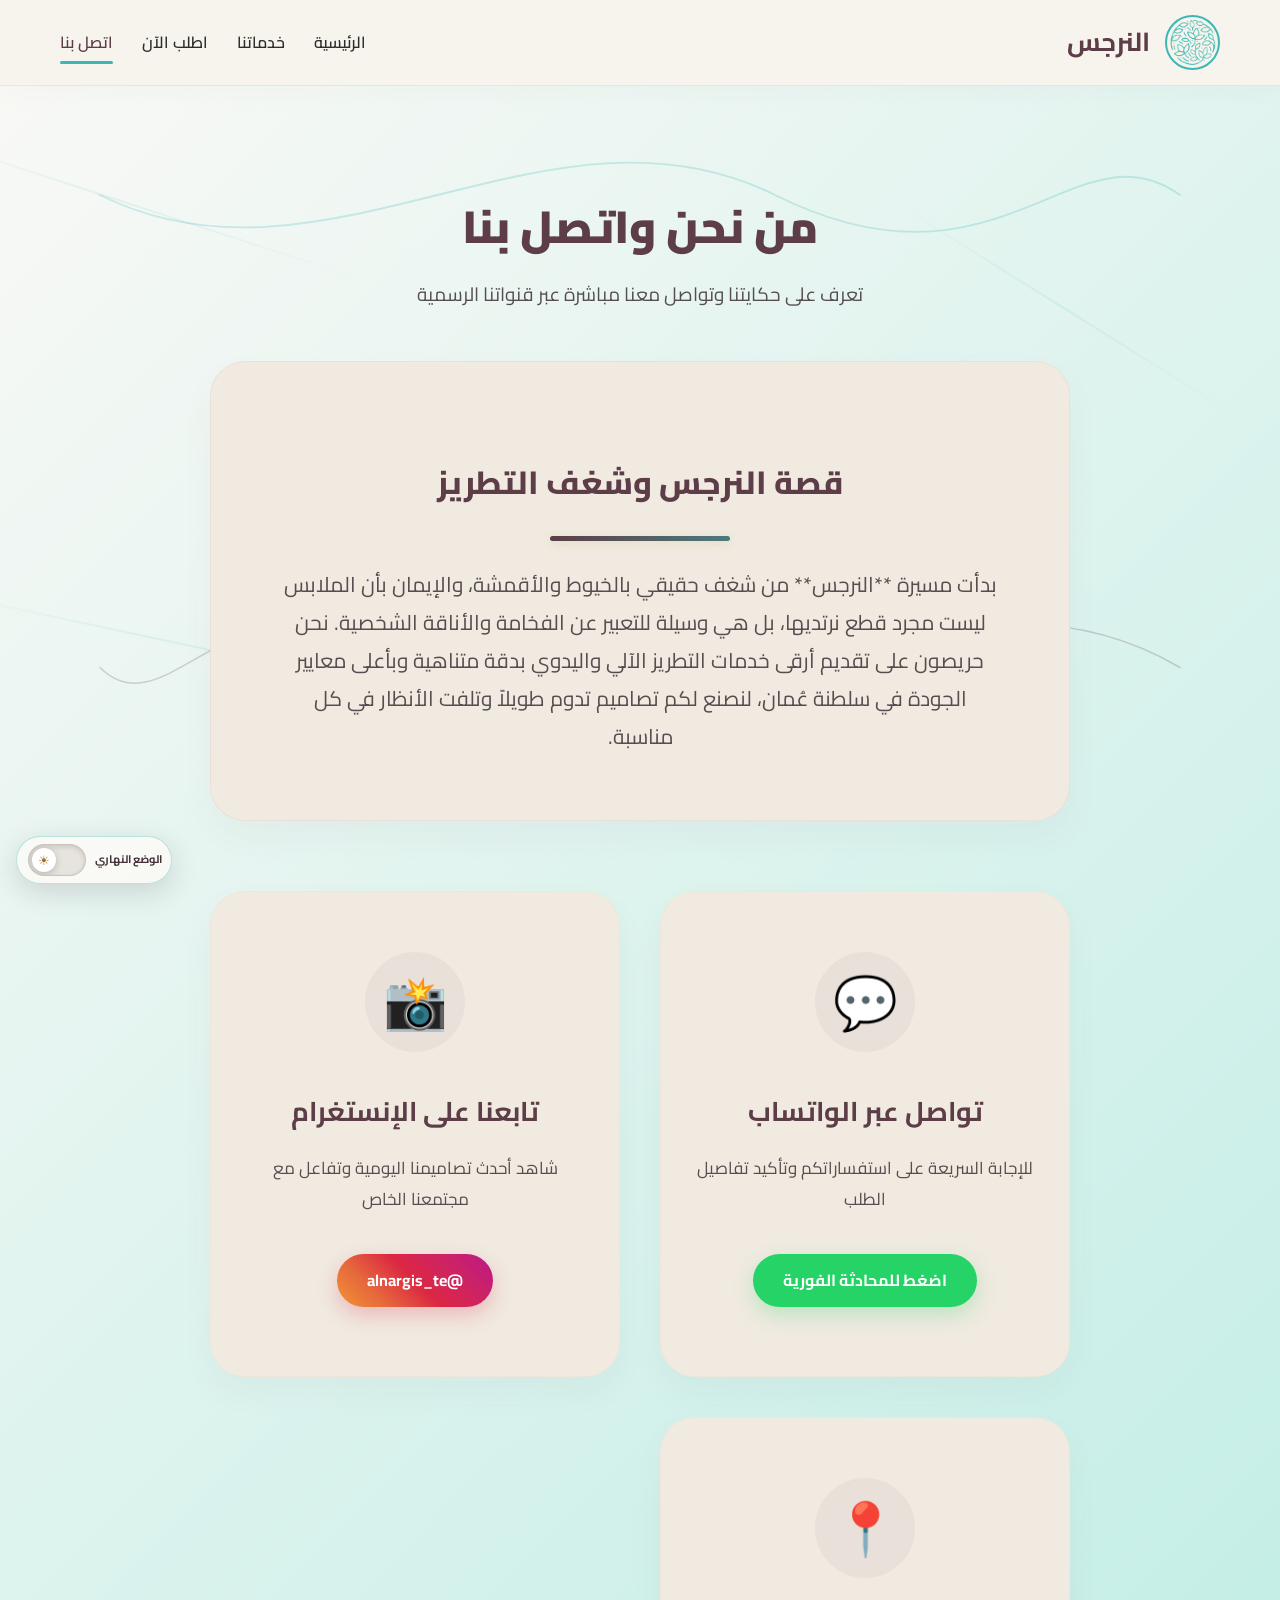
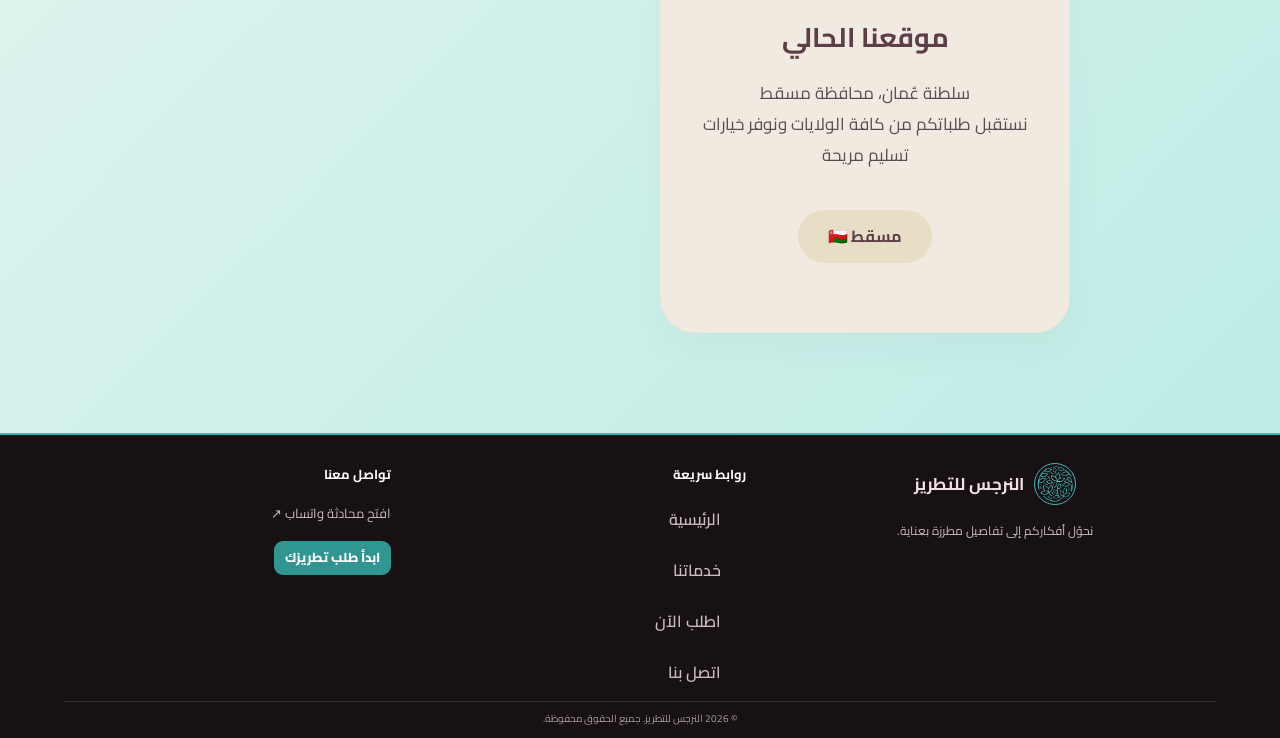
==== commit 68e95633: "Add files via upload" ====
--- a/contact.html
+++ b/contact.html
@@ -1011,7 +1011,7 @@
 <div class="nav-container">
 <div class="logo-wrapper">
 <!-- تحديث رابط الصورة ليعمل من جميع الصفحات -->
-<img alt="شعار النرجس" class="logo-img" decoding="async" src="lo.webp" fetchpriority="high"
+<img alt="شعار النرجس" class="logo-img" decoding="async" src="lo.webp" fetchpriority="high">
 <div class="logo-text"><span>النرجس</span></div>
 </div>
 <nav aria-label="التنقل الرئيسي">
@@ -1059,7 +1059,7 @@
 <footer class="site-footer" id="site-footer">
 <div class="footer-brand">
 <a aria-label="العودة إلى الصفحة الرئيسية" class="footer-brand-link" href="index.html">
-<img alt="شعار النرجس للتطريز" decoding="async" height="42" src="lo.webp" width="42"/ fetchpriority="high"
+<img alt="شعار النرجس للتطريز" decoding="async" height="42" src="lo.webp" width="42" loading="lazy" fetchpriority="low">
 <strong>النرجس للتطريز</strong>
 </a>
 <p>نحوّل أفكاركم إلى تفاصيل مطرزة بعناية.</p>
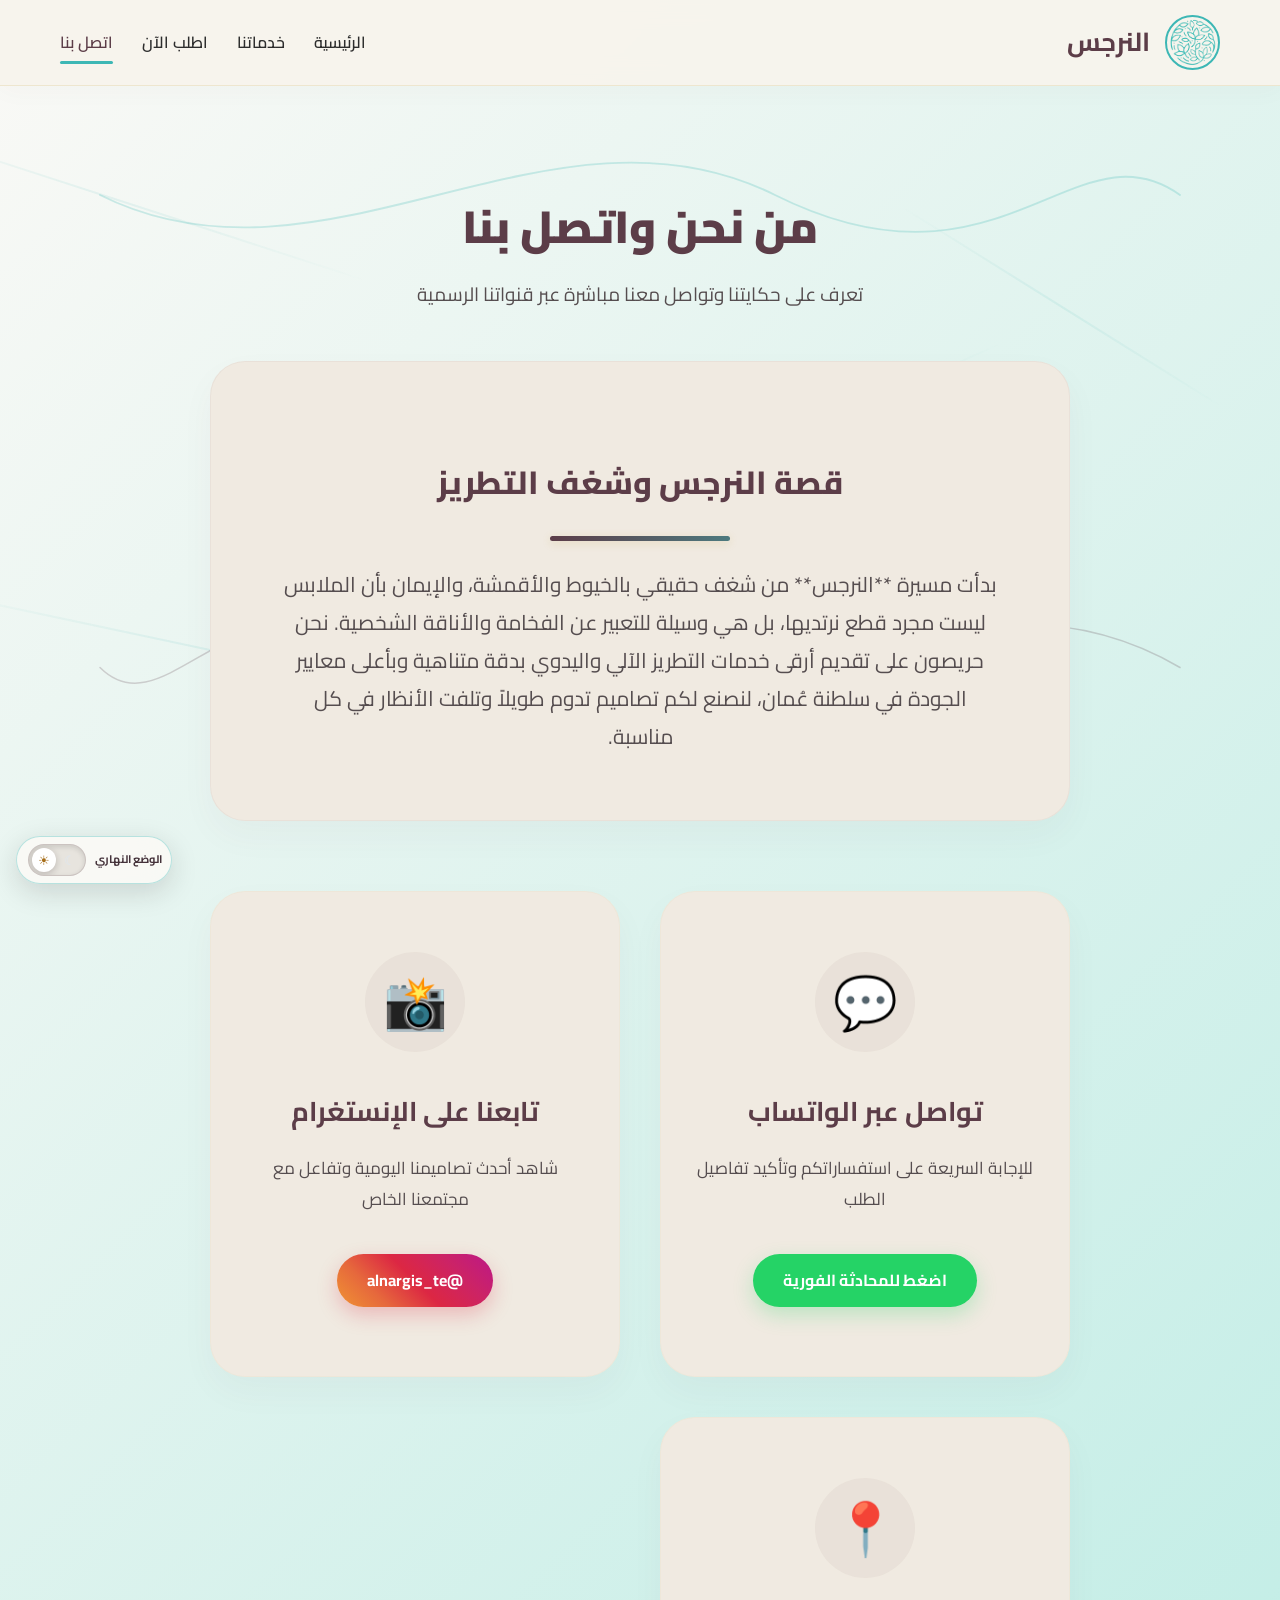
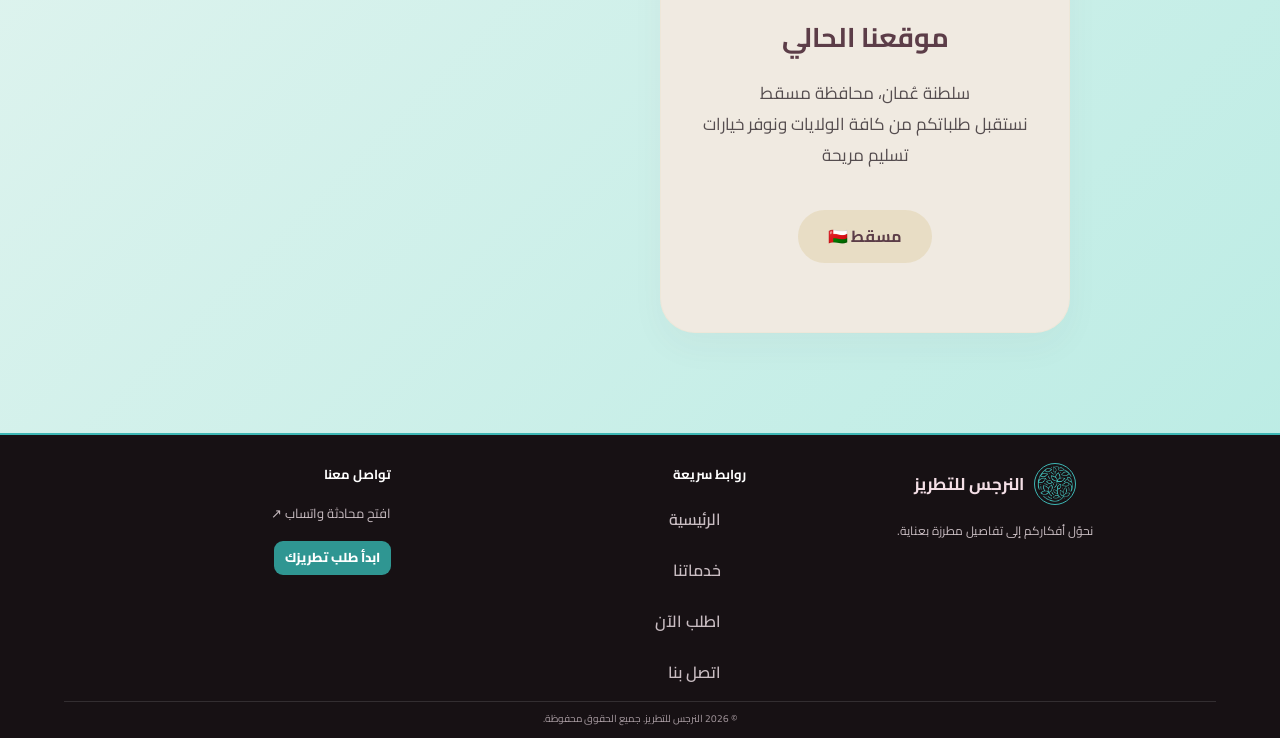
==== commit 8147c32e: "Add files via upload" ====
--- a/contact.html
+++ b/contact.html
@@ -939,60 +939,6 @@
 @media(prefers-reduced-motion:reduce){.narjis-back-top{transition:none!important}.narjis-scroll-progress{transition:none!important}}
 @media print{.narjis-scroll-progress,.narjis-back-top,.theme-control,.theme-welcome,.thread-motion,.bg-threads-3d,.skip-to-content,header,footer{display:none!important}}
 </style>
-
-<!-- Alnarjis premium metadata -->
-<link rel="manifest" href="./manifest.webmanifest">
-<link rel="apple-touch-icon" href="./assets/alnarjis-192.png">
-<meta name="theme-color" content="#5c3d48">
-<meta name="apple-mobile-web-app-capable" content="yes">
-<meta name="apple-mobile-web-app-title" content="النرجس للتطريز">
-<meta name="description" content="تعرّف على النرجس للتطريز وتواصل معنا عبر واتساب أو إنستغرام للاستفسارات وطلبات التطريز.">
-<link rel="canonical" href="https://il0q.github.io/alnarjis-embroidery/contact.html">
-<meta property="og:site_name" content="النرجس للتطريز">
-<meta property="og:locale" content="ar_OM">
-<meta property="og:type" content="website">
-<meta property="og:title" content="من نحن واتصل بنا | النرجس للتطريز">
-<meta property="og:description" content="تعرّف على النرجس للتطريز وتواصل معنا عبر واتساب أو إنستغرام للاستفسارات وطلبات التطريز.">
-<meta property="og:url" content="https://il0q.github.io/alnarjis-embroidery/contact.html">
-<meta property="og:image" content="https://il0q.github.io/alnarjis-embroidery/lo.png">
-<meta name="twitter:card" content="summary">
-<meta name="twitter:title" content="من نحن واتصل بنا | النرجس للتطريز">
-<meta name="twitter:description" content="تعرّف على النرجس للتطريز وتواصل معنا عبر واتساب أو إنستغرام للاستفسارات وطلبات التطريز.">
-
-<style id="alnarjis-premium-ui">
-:root{--narjis-motion: cubic-bezier(.22,.75,.22,1)}
-html{scroll-padding-top:100px;text-size-adjust:100%;-webkit-text-size-adjust:100%}
-body{overflow-x:clip}
-:where(a,button,input,select,textarea,[tabindex]):focus-visible{outline:3px solid #3db7b5!important;outline-offset:3px!important}
-button,a{-webkit-tap-highlight-color:transparent;touch-action:manipulation}
-img{max-width:100%;height:auto}
-.narjis-scroll-progress{position:fixed;z-index:110000;top:0;left:0;right:auto;height:3px;width:100%;transform:scaleX(0);transform-origin:right center;background:linear-gradient(90deg,#5c3d48,#3db7b5);pointer-events:none;will-change:transform}
-.narjis-back-top{position:fixed!important;right:16px!important;bottom:calc(16px + env(safe-area-inset-bottom))!important;z-index:10050!important;width:46px!important;height:46px!important;border-radius:50%!important;display:grid!important;place-items:center!important;background:#5c3d48!important;color:#fff!important;border:1px solid rgba(61,183,181,.65)!important;box-shadow:0 8px 22px rgba(0,0,0,.2)!important;opacity:0;visibility:hidden;pointer-events:none;transform:translateY(7px);transition:opacity .2s ease,transform .2s ease,visibility .2s ease!important;cursor:pointer}
-.narjis-back-top.is-visible{opacity:1;visibility:visible;pointer-events:auto;transform:translateY(0)}
-html[data-theme="dark"] .narjis-back-top{background:#203638!important;color:#e9ffff!important;border-color:#59d2cb!important}
-.narjis-offline-banner{position:fixed;z-index:120000;top:10px;left:50%;transform:translateX(-50%);width:min(calc(100% - 24px),620px);padding:12px 16px;border:1px solid #d8ab5f;border-radius:14px;background:#fff8e9;color:#4d3921;box-shadow:0 12px 34px #0002;font:700 13px/1.7 Cairo,"Segoe UI",sans-serif;text-align:center}
-html[data-theme="dark"] .narjis-offline-banner{background:#2b2921;color:#fff1d4;border-color:#9f834e}
-.narjis-install-app{position:fixed;z-index:10040;left:16px;bottom:calc(78px + env(safe-area-inset-bottom));max-width:calc(100vw - 32px);min-height:44px;padding:10px 16px;border-radius:999px;border:1px solid #3db7b5;background:linear-gradient(100deg,#5c3d48,#2d9994);color:#fff;box-shadow:0 9px 28px #0003;font:800 13px/1.5 Cairo,"Segoe UI",sans-serif;cursor:pointer;transition:transform .2s ease,box-shadow .2s ease}
-.narjis-install-app:hover{transform:translateY(-2px);box-shadow:0 13px 30px #0004}
-.narjis-install-app[hidden]{display:none!important}
-.order-draft-banner{display:flex;gap:12px;align-items:center;justify-content:space-between;flex-wrap:wrap;margin:0 auto 18px;padding:14px 16px;border:1px solid rgba(61,183,181,.48);border-radius:16px;background:rgba(61,183,181,.09);color:inherit;font-size:13px;line-height:1.8}
-.order-draft-banner[hidden]{display:none!important}
-.order-draft-banner button{border:1px solid #5c3d48;border-radius:10px;padding:8px 12px;background:#5c3d48;color:#fff;font:700 12px Cairo,"Segoe UI",sans-serif;min-height:38px;cursor:pointer}
-html[data-theme="dark"] .order-draft-banner{background:#172a2b;border-color:#3b7776;color:#e9f3f3}
-html[data-theme="dark"] .order-draft-banner button{background:#244d4f;border-color:#55d2cb}
-.order-draft-privacy{max-width:920px;margin:-4px auto 15px;color:#6b6267;font-size:12px;line-height:1.8;text-align:center}
-html[data-theme="dark"] .order-draft-privacy{color:#b6c1c3}
-.order-reference-card{display:flex;align-items:center;justify-content:space-between;gap:12px;flex-wrap:wrap;margin:10px 0 14px;padding:13px 16px;border:1px solid rgba(61,183,181,.42);border-radius:14px;background:rgba(61,183,181,.08);color:inherit}
-.order-reference-card span{font-size:12px;opacity:.82}
-.order-reference-card strong{direction:ltr;unicode-bidi:isolate;letter-spacing:.07em;font:900 16px/1.5 ui-monospace,Consolas,monospace;color:#287f7c}
-html[data-theme="dark"] .order-reference-card strong{color:#6adbd4}
-.narjis-ref-copy{border:1px solid currentColor;border-radius:9px;padding:7px 10px;background:transparent;color:inherit;font:700 12px Cairo,"Segoe UI",sans-serif;cursor:pointer}
-.narjis-ref-result{flex-basis:100%;font-size:12px;color:#287f7c}
-html[data-theme="dark"] .narjis-ref-result{color:#6adbd4}
-@media(max-width:600px){.narjis-back-top{right:12px!important;bottom:calc(12px + env(safe-area-inset-bottom))!important;width:44px!important;height:44px!important}.narjis-install-app{left:12px;bottom:calc(68px + env(safe-area-inset-bottom));font-size:12px}.order-reference-card{align-items:flex-start;flex-direction:column}.order-reference-card button{align-self:flex-start}}
-@media(prefers-reduced-motion:reduce){.narjis-back-top,.narjis-install-app{transition:none!important}.narjis-install-app:hover{transform:none}}
-@media print{.narjis-scroll-progress,.narjis-back-top,.narjis-install-app,.narjis-offline-banner,.theme-control,.theme-welcome,header,footer{display:none!important}}
-</style>
 </head>
 <body>
 <a class="skip-to-content" href="#main-content">انتقل إلى المحتوى الرئيسي</a>
@@ -1011,7 +957,7 @@
 <div class="nav-container">
 <div class="logo-wrapper">
 <!-- تحديث رابط الصورة ليعمل من جميع الصفحات -->
-<img alt="شعار النرجس" class="logo-img" decoding="async" src="lo.webp" fetchpriority="high">
+<img alt="شعار النرجس" class="logo-img" decoding="async" src="lo.png"/>
 <div class="logo-text"><span>النرجس</span></div>
 </div>
 <nav aria-label="التنقل الرئيسي">
@@ -1059,7 +1005,7 @@
 <footer class="site-footer" id="site-footer">
 <div class="footer-brand">
 <a aria-label="العودة إلى الصفحة الرئيسية" class="footer-brand-link" href="index.html">
-<img alt="شعار النرجس للتطريز" decoding="async" height="42" src="lo.webp" width="42" loading="lazy" fetchpriority="low">
+<img alt="شعار النرجس للتطريز" decoding="async" height="42" loading="lazy" src="lo.png" width="42"/>
 <strong>النرجس للتطريز</strong>
 </a>
 <p>نحوّل أفكاركم إلى تفاصيل مطرزة بعناية.</p>
@@ -1078,6 +1024,71 @@
 </div>
 <div class="footer-bottom">© 2026 النرجس للتطريز. جميع الحقوق محفوظة.</div>
 </footer>
+<script id="alnarjis-smooth-motion-script">
+(() => {
+  'use strict';
+  const reduced = window.matchMedia && window.matchMedia('(prefers-reduced-motion: reduce)').matches;
+  const progress = document.createElement('div');
+  progress.id = 'narjis-scroll-progress';
+  progress.setAttribute('aria-hidden', 'true');
+  if (document.body) document.body.appendChild(progress);
+
+  let queued = false;
+  const updateProgress = () => {
+    queued = false;
+    const doc = document.documentElement;
+    const max = Math.max(1, doc.scrollHeight - window.innerHeight);
+    const pct = Math.min(100, Math.max(0, (window.scrollY / max) * 100));
+    progress.style.width = pct.toFixed(2) + '%';
+  };
+  const requestProgress = () => {
+    if (!queued) { queued = true; window.requestAnimationFrame(updateProgress); }
+  };
+  window.addEventListener('scroll', requestProgress, { passive: true });
+  window.addEventListener('resize', requestProgress, { passive: true });
+  updateProgress();
+
+  if (!reduced && 'IntersectionObserver' in window && document.body) {
+    const selectors = [
+      '.hero-content', '.about-brief', '.services-preview', '.service-card',
+      '.page-header', '.detailed-service-card', '.about-section', '.contact-card',
+      '.thank-you-card', '.intro', '.review-card', '.cost-card'
+    ];
+    const nodes = [...new Set(selectors.flatMap(sel => Array.from(document.querySelectorAll(sel))))];
+    if (nodes.length) {
+      document.body.classList.add('motion-enhanced');
+      const observer = new IntersectionObserver((entries, obs) => {
+        entries.forEach(entry => {
+          if (entry.isIntersecting) {
+            entry.target.classList.add('is-visible');
+            obs.unobserve(entry.target);
+          }
+        });
+      }, { threshold: 0.08, rootMargin: '0px 0px -28px 0px' });
+      nodes.forEach((node, i) => {
+        node.classList.add('motion-reveal');
+        node.style.setProperty('--reveal-delay', (i % 4) * 55 + 'ms');
+        observer.observe(node);
+      });
+    }
+  }
+
+  // Smoothly scroll only for same-page anchors; ordinary links/navigation remain untouched.
+  document.addEventListener('click', event => {
+    const link = event.target.closest && event.target.closest('a[href^="#"]');
+    if (!link || reduced) return;
+    const id = link.getAttribute('href');
+    if (!id || id === '#') return;
+    let target;
+    try { target = document.querySelector(id); } catch (_) { return; }
+    if (target) {
+      event.preventDefault();
+      target.scrollIntoView({ behavior: 'smooth', block: 'start' });
+      if (history.replaceState) history.replaceState(null, '', id);
+    }
+  });
+})();
+</script>
 <script id="alnarjis-theme-behavior">
 (function(){
  var root=document.documentElement, toggle=document.getElementById('theme-toggle'), label=document.getElementById('theme-label');
@@ -1108,6 +1119,53 @@
  sync(requestedTheme);
 })();
 </script>
+<script id="narjis-usability-script-v3">
+(function(){
+  'use strict';
+  var reduced=window.matchMedia&&window.matchMedia('(prefers-reduced-motion: reduce)').matches;
+  var topButton=document.createElement('button');
+  topButton.type='button';topButton.className='narjis-back-top';topButton.setAttribute('aria-label','العودة إلى أعلى الصفحة');topButton.title='العودة إلى أعلى الصفحة';topButton.innerHTML='<span aria-hidden="true">↑</span>';
+  document.body.appendChild(topButton);
+  var queued=false;
+  function refresh(){queued=false;topButton.classList.toggle('is-visible',window.scrollY>420);topButton.tabIndex=window.scrollY>420?0:-1;}
+  window.addEventListener('scroll',function(){if(!queued){queued=true;requestAnimationFrame(refresh)}},{passive:true});
+  window.addEventListener('resize',refresh,{passive:true});refresh();
+  topButton.addEventListener('click',function(){window.scrollTo({top:0,behavior:reduced?'auto':'smooth'});});
+  // منع تشغيل فيديو الحركة تلقائيًا عند تفضيل تقليل الحركة أو استخدام وضع تقليل البيانات.
+  var vid=document.querySelector('.hero-video-bg');
+  if(vid){
+    var connection=navigator.connection||navigator.mozConnection||navigator.webkitConnection;
+    if(reduced||(connection&&connection.saveData)){vid.pause();vid.removeAttribute('autoplay');vid.preload='none';vid.style.display='none';document.body.classList.add('hero-motion-paused');}
+  }
+  // اجعل اختيار المظهر قابلاً للاستخدام من لوحة المفاتيح، مع الحفاظ على مفاتيح الصفحة الحالية.
+  document.querySelectorAll('a[href^="#"]').forEach(function(link){
+    link.addEventListener('click',function(){var id=link.getAttribute('href');if(!id||id==='#')return;var target=document.querySelector(id);if(target){target.setAttribute('tabindex','-1');setTimeout(function(){try{target.focus({preventScroll:true})}catch(e){}},reduced?0:250)}})
+  });
+})();
+</script>
+<script id="narjis-enhancements-script-v5">
+(function(){
+  'use strict';
+  if(document.querySelector('.narjis-scroll-progress')) return;
+  var reduced=window.matchMedia&&window.matchMedia('(prefers-reduced-motion: reduce)').matches;
+  var bar=document.createElement('div');bar.className='narjis-scroll-progress';bar.setAttribute('aria-hidden','true');
+  var top=document.createElement('button');top.type='button';top.className='narjis-back-top';top.setAttribute('aria-label','العودة إلى أعلى الصفحة');top.setAttribute('title','العودة إلى أعلى الصفحة');top.setAttribute('aria-hidden','true');top.tabIndex=-1;top.innerHTML='<span aria-hidden="true">↑</span>';
+  document.body.appendChild(bar);document.body.appendChild(top);
+  var queued=false;
+  function update(){
+    queued=false;
+    var doc=document.documentElement, range=doc.scrollHeight-window.innerHeight;
+    var ratio=range>0?Math.max(0,Math.min(1,window.scrollY/range)):0;
+    bar.style.transform='scaleX('+ratio+')';
+    var show=window.scrollY>360;
+    top.classList.toggle('is-visible',show);top.setAttribute('aria-hidden',show?'false':'true');top.tabIndex=show?0:-1;
+  }
+  function schedule(){if(queued)return;queued=true;window.requestAnimationFrame(update)}
+  window.addEventListener('scroll',schedule,{passive:true});window.addEventListener('resize',schedule,{passive:true});window.addEventListener('pageshow',schedule);
+  top.addEventListener('click',function(){window.scrollTo({top:0,behavior:reduced?'auto':'smooth'});});
+  update();
+})();
+</script>
 <script id="narjis-current-page-nav">
 (function(){
   'use strict';
@@ -1126,56 +1184,22 @@
   });
 })();
 </script>
-<script id="alnarjis-premium-runtime">
+<script id="narjis-native-scroll-safety">
 (function(){
   'use strict';
-  var doc=document, root=doc.documentElement, body=doc.body;
-  if(!body)return;
-  var reduced=!!(window.matchMedia&&window.matchMedia('(prefers-reduced-motion: reduce)').matches);
-  var bar=doc.getElementById('narjis-scroll-progress');
-  if(!bar){bar=doc.createElement('div');bar.id='narjis-scroll-progress';bar.className='narjis-scroll-progress';bar.setAttribute('aria-hidden','true');body.appendChild(bar)}
-  bar.style.width='100%';
-  var top=doc.querySelector('.narjis-back-top');
-  if(!top){top=doc.createElement('button');top.type='button';top.className='narjis-back-top';top.setAttribute('aria-label','العودة إلى أعلى الصفحة');top.title='العودة إلى أعلى الصفحة';top.innerHTML='<span aria-hidden="true">↑</span>';body.appendChild(top)}
-  top.setAttribute('aria-hidden','true');top.tabIndex=-1;
-  var queued=false;
-  function updateScroll(){
-    queued=false;
-    var max=Math.max(0,doc.documentElement.scrollHeight-window.innerHeight);
-    var ratio=max?Math.max(0,Math.min(1,window.scrollY/max)):0;
-    bar.style.transform='scaleX('+ratio.toFixed(4)+')';
-    var show=window.scrollY>380;
-    top.classList.toggle('is-visible',show);top.setAttribute('aria-hidden',show?'false':'true');top.tabIndex=show?0:-1;
+  /* لا نمنع wheel/touch: التمرير الأصلي يبقى بيد المتصفح. */
+  function unlockIfWelcomeGone(){
+    var root=document.documentElement, body=document.body;
+    if(!body)return;
+    var overlay=document.getElementById('theme-welcome');
+    if(!overlay || root.getAttribute('data-welcome-seen')==='true'){
+      body.classList.remove('theme-welcome-open');
+      root.classList.remove('theme-welcome-lock');
+    }
   }
-  function scheduleScroll(){if(!queued){queued=true;window.requestAnimationFrame(updateScroll)}}
-  window.addEventListener('scroll',scheduleScroll,{passive:true});window.addEventListener('resize',scheduleScroll,{passive:true});window.addEventListener('pageshow',scheduleScroll);updateScroll();
-  top.addEventListener('click',function(){window.scrollTo({top:0,behavior:reduced?'auto':'smooth'})});
-  // Recover scroll lock only when no active welcome screen remains.
-  function unlockWelcomeScroll(){var overlay=doc.getElementById('theme-welcome');if(!overlay||root.getAttribute('data-welcome-seen')==='true'){body.classList.remove('theme-welcome-open');root.classList.remove('theme-welcome-lock')}}
-  if(doc.readyState==='loading')doc.addEventListener('DOMContentLoaded',unlockWelcomeScroll,{once:true});else unlockWelcomeScroll();
-  window.addEventListener('pageshow',unlockWelcomeScroll);
-  // Leave normal link navigation and browser anchor handling intact; only move keyboard focus after a same-page jump.
-  doc.addEventListener('click',function(event){var a=event.target.closest&&event.target.closest('a[href^="#"]');if(!a)return;var hash=a.getAttribute('href');if(!hash||hash==='#')return;var target;try{target=doc.querySelector(hash)}catch(_){return}if(!target)return;window.setTimeout(function(){if(!target.hasAttribute('tabindex')&&target.matches('main,section,article,[id]'))target.setAttribute('tabindex','-1');try{target.focus({preventScroll:true})}catch(_){}},reduced?0:100)});
-  // Disable autoplaying background video on reduced-motion/data-saver devices and delay loading otherwise.
-  var video=doc.querySelector('video.hero-video-bg');
-  if(video){var conn=navigator.connection||navigator.mozConnection||navigator.webkitConnection;var saveData=!!(conn&&conn.saveData)||!!(conn&&/^(slow-2g|2g)$/.test(conn.effectiveType||''));if(reduced||saveData){try{video.pause()}catch(_){}video.removeAttribute('autoplay');video.preload='none';video.style.display='none';body.classList.add('hero-motion-paused')}else{video.preload='metadata';}}
-  // Offline feedback is informational; it never blocks browsing or form interactions.
-  var offline=null;
-  function showOffline(){if(offline)return;offline=doc.createElement('div');offline.className='narjis-offline-banner';offline.setAttribute('role','status');offline.setAttribute('aria-live','polite');offline.textContent='أنت غير متصل بالإنترنت. يمكنك تصفح الصفحات المحفوظة، لكن إرسال الطلب وواتساب يحتاجان إلى اتصال.';body.appendChild(offline)}
-  function hideOffline(){if(offline){offline.remove();offline=null}}
-  window.addEventListener('offline',showOffline);window.addEventListener('online',hideOffline);if(navigator.onLine===false)showOffline();
-  // PWA installation button appears only when the browser confirms it can prompt for installation.
-  var installPrompt=null, install=doc.createElement('button');install.type='button';install.className='narjis-install-app';install.hidden=true;install.textContent='تثبيت موقع النرجس';install.setAttribute('aria-label','تثبيت موقع النرجس على الجهاز');body.appendChild(install);
-  window.addEventListener('beforeinstallprompt',function(event){event.preventDefault();installPrompt=event;install.hidden=false});
-  install.addEventListener('click',async function(){if(!installPrompt)return;install.disabled=true;try{await installPrompt.prompt();await installPrompt.userChoice}catch(_){}installPrompt=null;install.hidden=true;install.disabled=false});
-  window.addEventListener('appinstalled',function(){install.hidden=true;installPrompt=null});
-  // Theme changes should also update the browser chrome color.
-  var themeMeta=doc.querySelector('meta[name="theme-color"]');
-  if(themeMeta&&window.MutationObserver){new MutationObserver(function(){themeMeta.setAttribute('content',root.getAttribute('data-theme')==='dark'?'#101518':'#5c3d48')}).observe(root,{attributes:true,attributeFilter:['data-theme']})}
-  // Register the install/offline shell only on secure hosts such as GitHub Pages.
-  if('serviceWorker' in navigator && (location.protocol==='https:'||location.hostname==='localhost')){
-    window.addEventListener('load',function(){navigator.serviceWorker.register('./sw.js',{scope:'./'}).catch(function(){/* site still works online if offline support is unavailable */})},{once:true});
-  }
+  if(document.readyState==='loading')document.addEventListener('DOMContentLoaded',unlockIfWelcomeGone,{once:true});
+  else unlockIfWelcomeGone();
+  window.addEventListener('pageshow',unlockIfWelcomeGone);
 })();
 </script>
 </body>
